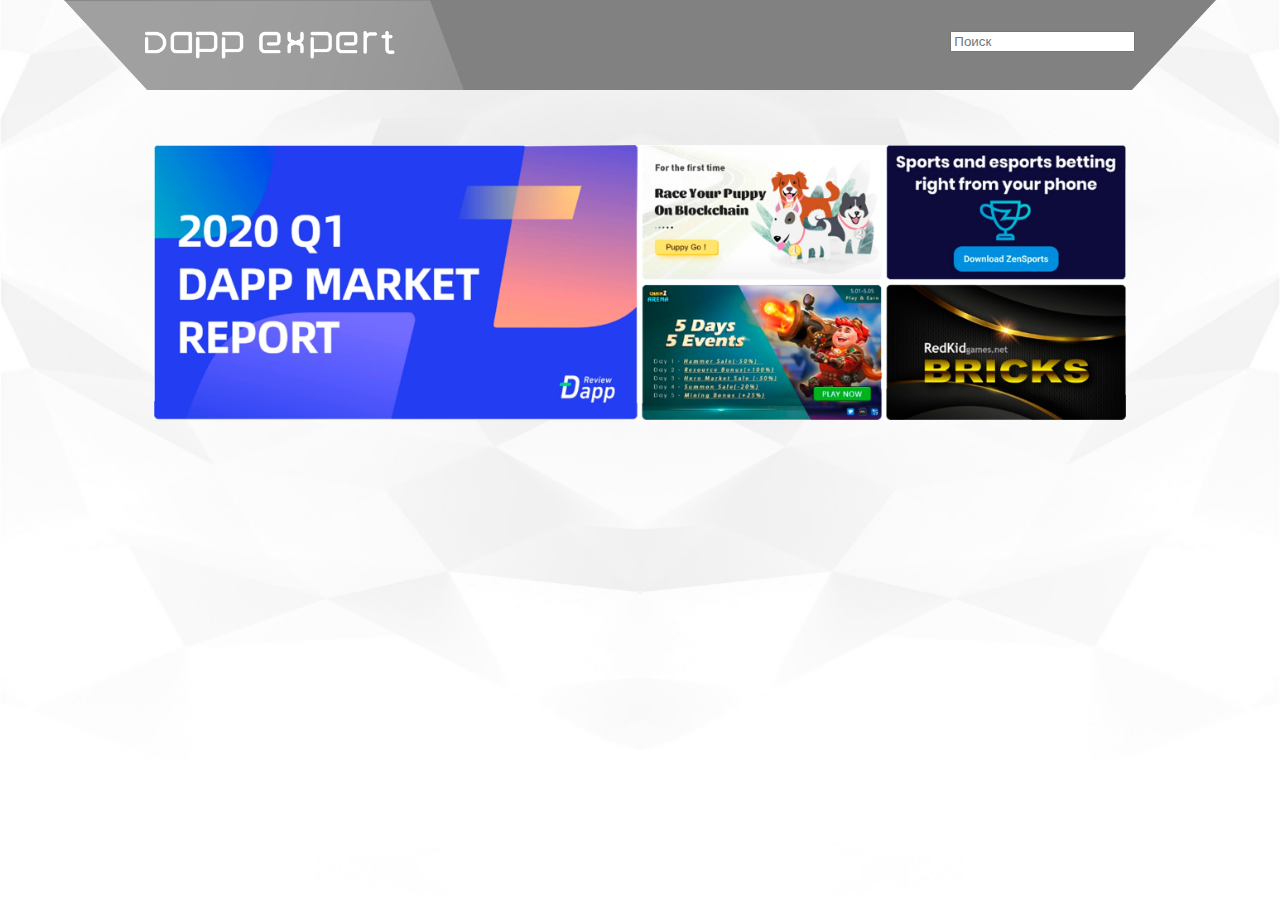
==== index.html @ fd8fb0b2 "new update" ====
<!DOCTYPE html>
<html lang="ru">
<head>
    <meta charset="UTF-8">
    <meta name="viewport" content="width=device-width, initial-scale=1.0">
    <link rel="stylesheet" href="./styles/reset.css">
    <link rel="stylesheet" href="./styles/style.css">
    <title>DAPP Expert</title>
</head>
<body>
    <header class="header">
        <div class="container">
            <div class="header__content">
                <div class="header__logo">
                    <img src="./img/logo.png" alt="logo">
                </div>
                <div class="header__input">
                    <form>
                        <input type="text" placeholder="Поиск">
                    </form>
                </div>
            </div>
        </div>
    </header>
    <div class="block-cards">
        <div class="small-container">
            <div class="block__cards-content">
                <img src="./img/main-cards.jpg" alt="main-cards">
            </div>
        </div>
    </div>
</body>
</html>
---- styles/style.css ----
*,
:before,
:after {
    box-sizing: border-box;
}

@font-face {
    font-family: "OpenSans";
    src: url(../font/OpenSans-Regular.ttf);
}
@font-face {
    font-family: "OpenSans-SemiBold";
    src: url(../font/OpenSans-SemiBold.ttf);
}
@font-face {
    font-family: "OpenSans-Bold";
    src: url(../font/OpenSans-Bold.ttf);
}
@font-face {
    font-family: "OpenSans-ExtraBold";
    src: url(../font/OpenSans-ExtraBold.ttf);
}
@font-face {
    font-family: "MuseoSansCyrl";
    src: url(../font/MuseoSansCyrl_500.otf);
}
@font-face {
    font-family: "FuturaPT-Book";
    src: url(../font/FuturaPT-Book.ttf);
}
@font-face {
    font-family: "FuturaPT-Heavy";
    src: url(../font/FuturaPT-Heavy.ttf);
}
body {
    width: 100%;
    font-family: "OpenSans", sans-serif;
    background-image: url(../img/main-bg.jpg);
    background-position: center;
    background-size: 100% auto;
    background-repeat: no-repeat;
}
.container {
    max-width: 86%;
    margin: 0 auto;
}

.small-container {
    max-width: 76%;
    margin: 0 auto;
}
.header {
    position: relative;
    width: 90%;
    height: 90px;
    margin: 0 auto;
    margin-bottom: 55px;
    padding-top: 31px;
    background-image: url(../img/header-main-bg.png);
    background-size: 100% 90px;
    background-repeat: no-repeat;
    z-index: 1;
}

.header__content {
    display: flex;
    justify-content: space-between;
}
/* .header::after {
    content: "";
    position: absolute;
    right: -100px;
    top: 0;
    width: 0;
    height: 0;
    border-top: 100px solid #818181;
    border-right: 100px solid transparent;  
    z-index: 2;
}

.header::before{
    content: "";
    position: absolute;
    left: -100px;
    top: 0;
    width: 0;
    height: 0;
    border-top: 100px solid #818181;
    border-left: 100px solid transparent;  
    z-index: 2;
} */

.header::after {
    content: "";
    position: absolute;
    left: 0;
    top: 0;
    width: 400px;
    height: 90px;
    background-image: url(../img/header-bg.png);
    background-size: 400px 90px;
    background-repeat: no-repeat;
    z-index: 999;
}

.header__logo > img {
    width: 250px;
    height: auto;
}

.block__cards-content > img {
    width: 100%;
    height: auto;
}
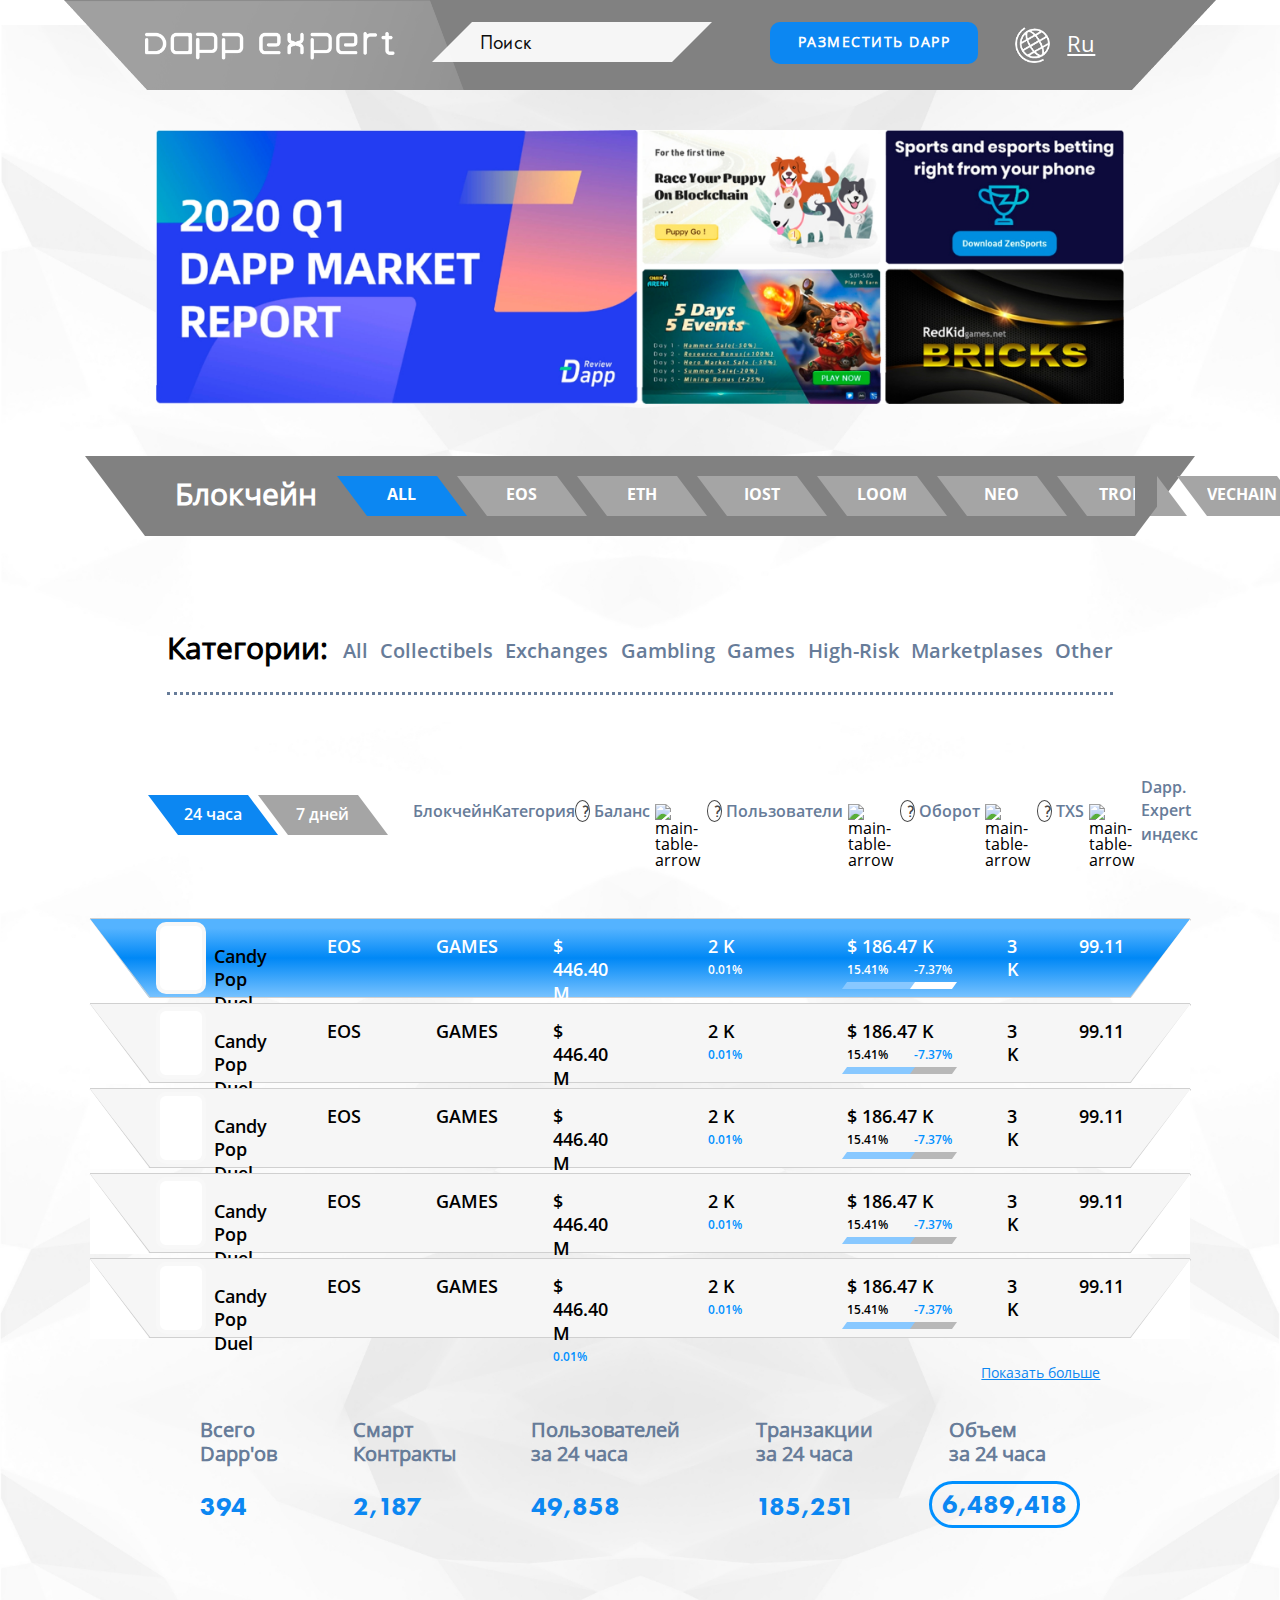
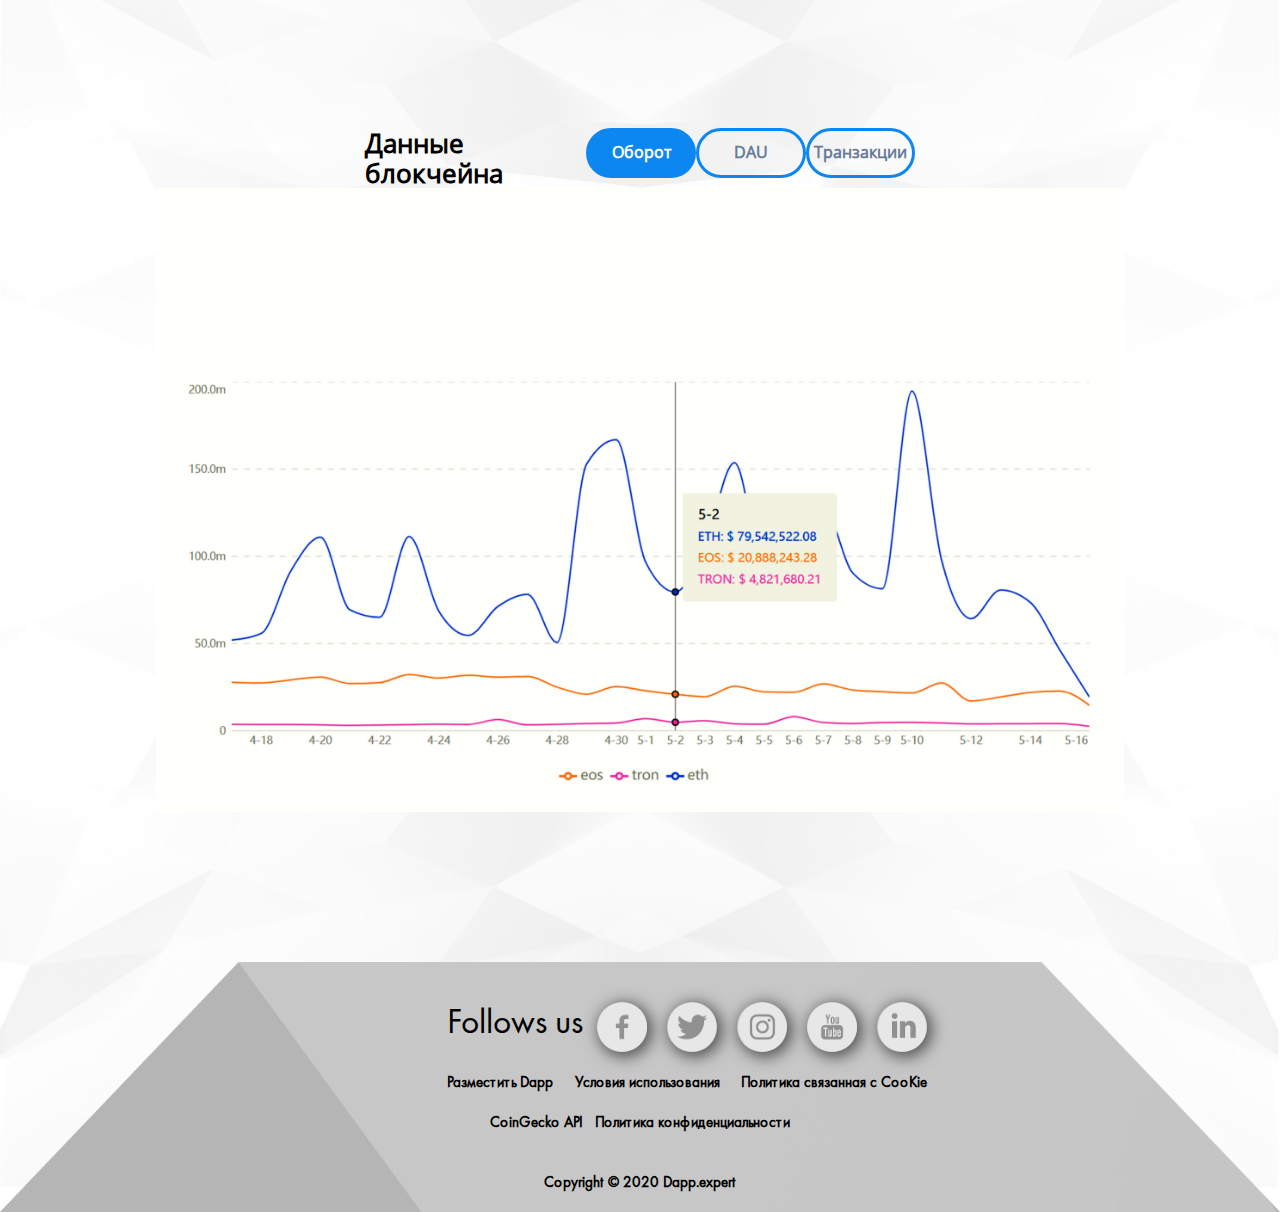
==== commit 0c3b157e: "new update" ====
--- a/index.html
+++ b/index.html
@@ -15,19 +15,589 @@
                     <img src="./img/logo.png" alt="logo">
                 </div>
                 <div class="header__input">
-                    <form>
-                        <input type="text" placeholder="Поиск">
-                    </form>
+                    <input type="text" placeholder="Поиск">
+                </div>
+                <div class="header__button">
+                    Разместить Dapp
+                </div>
+                <div class="header__lang">
+                    <div class="header__lang-logo">
+                        <img src="./icons/lang-logo.svg" alt="lang-logo">
+                    </div>
+                    <div class="header__lang-title">
+                        Ru
+                    </div>
                 </div>
             </div>
         </div>
     </header>
-    <div class="block-cards">
-        <div class="small-container">
-            <div class="block__cards-content">
-                <img src="./img/main-cards.jpg" alt="main-cards">
-            </div>
-        </div>
-    </div>
+    <main class="main">
+        <div class="block-cards">
+            <div class="container">
+                <div class="block__cards-content">
+                    <img src="./img/main-cards.jpg" alt="main-cards">
+                </div>
+            </div>
+        </div>
+        <div class="block-blockchain">
+            <div class="container">
+                <div class="block__blockchain-content">
+                    <div class="blockchain__content-title">
+                        Блокчейн
+                    </div>
+                    <div class="blockchain__content-categories">
+                        <div class="blockchain__categories-item active">
+                            all
+                        </div>
+                        <div class="blockchain__categories-item">
+                            eos
+                        </div>
+                        <div class="blockchain__categories-item">
+                            eth
+                        </div>
+                        <div class="blockchain__categories-item">
+                            iost
+                        </div>
+                        <div class="blockchain__categories-item">
+                            loom
+                        </div>
+                        <div class="blockchain__categories-item">
+                            neo
+                        </div>
+                        <div class="blockchain__categories-item">
+                            tron
+                        </div>
+                        <div class="blockchain__categories-item">
+                            vechain
+                        </div>
+                    </div>
+                </div>
+            </div>
+        </div>
+        <div class="block-categories">
+            <div class="container">
+                <div class="block__categories-content">
+                    <div class="block__categories-title">
+                        Категории:
+                    </div>
+                    <div class="block__categories-heading">
+                        <div class="block__categories-heading-item">
+                            All
+                        </div>
+                        <div class="block__categories-heading-item">
+                            Collectibels
+                        </div>
+                        <div class="block__categories-heading-item">
+                            Exchanges
+                        </div>
+                        <div class="block__categories-heading-item">
+                            Gambling
+                        </div>
+                        <div class="block__categories-heading-item">
+                            Games
+                        </div>
+                        <div class="block__categories-heading-item">
+                            High-Risk
+                        </div>
+                        <div class="block__categories-heading-item">
+                            Marketplases
+                        </div>
+                        <div class="block__categories-heading-item">
+                            Other
+                        </div>
+                    </div>
+                </div>
+            </div>
+        </div>
+        <div class="main-table-block">
+            <div class="container">
+                <div class="main__table-sort">
+                    <div class="table__sort-time">
+                        <div class="table__sort-time-item active">
+                            24 часа
+                        </div>
+                        <div class="table__sort-time-item">
+                            7 дней
+                        </div>
+                    </div>
+                    <div class="table__sort-list">
+                        <div class="sort__list-item">
+                            <div class="sort__list-item-text">
+                                Блокчейн
+                            </div>
+                        </div>
+                        <div class="sort__list-item">
+                            <div class="sort__list-item-text">
+                                Категория
+                            </div>
+                        </div>
+                        <div class="sort__list-item">
+                            <div class="sort__list-item-prompt">?</div>
+                            <div class="sort__list-item-text">
+                                Баланс
+                            </div>
+                            <div class="sort__list-item-arrow">
+                                <img src="./icons/main-table-arrow.svg" alt="main-table-arrow">
+                            </div>
+                        </div>
+                        <div class="sort__list-item">
+                            <div class="sort__list-item-prompt">?</div>
+                            <div class="sort__list-item-text">
+                                Пользователи
+                            </div>
+                            <div class="sort__list-item-arrow">
+                                <img src="./icons/main-table-arrow.svg" alt="main-table-arrow">
+                            </div>
+                        </div>
+                        <div class="sort__list-item">
+                            <div class="sort__list-item-prompt">?</div>
+                            <div class="sort__list-item-text">
+                                Оборот
+                            </div>
+                            <div class="sort__list-item-arrow">
+                                <img src="./icons/main-table-arrow.svg" alt="main-table-arrow">
+                            </div>
+                        </div>
+                        <div class="sort__list-item">
+                            <div class="sort__list-item-prompt">?</div>
+                            <div class="sort__list-item-text">
+                                TXS
+                            </div>
+                            <div class="sort__list-item-arrow">
+                                <img src="./icons/main-table-arrow.svg" alt="main-table-arrow">
+                            </div>
+                        </div>
+                        <div class="sort__list-item">
+                            <div class="sort__list-item-text">
+                                <div class="sort__list-item">
+                            <div class="sort__list-item-text lottext">
+                                Dapp.
+                                Expert 
+                                индекс
+                            </div>
+                        </div>
+                            </div>
+                        </div>
+                    </div>
+                </div>
+                <div class="table__block-table">
+                    <div class="block__table-item active">
+                        <div class="border-left"></div>
+                        <div class="border-right"></div>
+                        <div class="table__item-content">
+                            <div class="table__item-icon"></div>
+                            <div class="table__item-info">
+                                <div class="table__item-title">
+                                    Candy Pop Duel
+                                </div>
+                                <div class="table__item-blockchain-title">
+                                    EOS
+                                </div>
+                                <div class="table__item-category-title">
+                                    Games
+                                </div>
+                                <div class="table__item-balance">
+                                    <div class="table__item-balance-title">
+                                        $ 446.40 M
+                                    </div>
+                                    <div class="table__item-balance-procent">
+                                        0.01%
+                                    </div>
+                                </div>
+                                <div class="table__item-users">
+                                    <div class="table__item-users-title">
+                                        2 K
+                                    </div>
+                                    <div class="table__item-users-procent">
+                                        0.01%
+                                    </div>
+                                </div>
+                                <div class="table__item-turnover">
+                                    <div class="table__item-turnover-title">
+                                        $ 186.47 K
+                                    </div>
+                                    <div class="table__item-turnover-procent">
+                                        <div class="item__turnover-procent-filled">
+                                            15.41%
+                                        </div>
+                                        <div class="item__turnover-procent-empty">
+                                            -7.37%
+                                        </div>
+                                    </div>
+                                    <div class="table__item-turnover-strip">
+                                        <div class="item__turnover-strip-filled"></div>
+                                        <div class="item__turnover-strip-empty"></div>
+                                    </div>
+                                </div>
+                                <div class="table__item-txs-title">
+                                    3 K
+                                </div>
+                                <div class="table__item-index-title">
+                                    99.11
+                                </div>
+                            </div>
+                        </div>
+                    </div>
+                    <div class="block__table-item">
+                        <div class="border-left"></div>
+                        <div class="border-right"></div>
+                        <div class="table__item-content">
+                            <div class="table__item-icon"></div>
+                            <div class="table__item-info">
+                                <div class="table__item-title">
+                                    Candy Pop Duel
+                                </div>
+                                <div class="table__item-blockchain-title">
+                                    EOS
+                                </div>
+                                <div class="table__item-category-title">
+                                    Games
+                                </div>
+                                <div class="table__item-balance">
+                                    <div class="table__item-balance-title">
+                                        $ 446.40 M
+                                    </div>
+                                    <div class="table__item-balance-procent">
+                                        0.01%
+                                    </div>
+                                </div>
+                                <div class="table__item-users">
+                                    <div class="table__item-users-title">
+                                        2 K
+                                    </div>
+                                    <div class="table__item-users-procent">
+                                        0.01%
+                                    </div>
+                                </div>
+                                <div class="table__item-turnover">
+                                    <div class="table__item-turnover-title">
+                                        $ 186.47 K
+                                    </div>
+                                    <div class="table__item-turnover-procent">
+                                        <div class="item__turnover-procent-filled">
+                                            15.41%
+                                        </div>
+                                        <div class="item__turnover-procent-empty">
+                                            -7.37%
+                                        </div>
+                                    </div>
+                                    <div class="table__item-turnover-strip">
+                                        <div class="item__turnover-strip-filled"></div>
+                                        <div class="item__turnover-strip-empty"></div>
+                                    </div>
+                                </div>
+                                <div class="table__item-txs-title">
+                                    3 K
+                                </div>
+                                <div class="table__item-index-title">
+                                    99.11
+                                </div>
+                            </div>
+                        </div>
+                    </div>
+                    <div class="block__table-item">
+                        <div class="border-left"></div>
+                        <div class="border-right"></div>
+                        <div class="table__item-content">
+                            <div class="table__item-icon"></div>
+                            <div class="table__item-info">
+                                <div class="table__item-title">
+                                    Candy Pop Duel
+                                </div>
+                                <div class="table__item-blockchain-title">
+                                    EOS
+                                </div>
+                                <div class="table__item-category-title">
+                                    Games
+                                </div>
+                                <div class="table__item-balance">
+                                    <div class="table__item-balance-title">
+                                        $ 446.40 M
+                                    </div>
+                                    <div class="table__item-balance-procent">
+                                        0.01%
+                                    </div>
+                                </div>
+                                <div class="table__item-users">
+                                    <div class="table__item-users-title">
+                                        2 K
+                                    </div>
+                                    <div class="table__item-users-procent">
+                                        0.01%
+                                    </div>
+                                </div>
+                                <div class="table__item-turnover">
+                                    <div class="table__item-turnover-title">
+                                        $ 186.47 K
+                                    </div>
+                                    <div class="table__item-turnover-procent">
+                                        <div class="item__turnover-procent-filled">
+                                            15.41%
+                                        </div>
+                                        <div class="item__turnover-procent-empty">
+                                            -7.37%
+                                        </div>
+                                    </div>
+                                    <div class="table__item-turnover-strip">
+                                        <div class="item__turnover-strip-filled"></div>
+                                        <div class="item__turnover-strip-empty"></div>
+                                    </div>
+                                </div>
+                                <div class="table__item-txs-title">
+                                    3 K
+                                </div>
+                                <div class="table__item-index-title">
+                                    99.11
+                                </div>
+                            </div>
+                        </div>
+                    </div>
+                    <div class="block__table-item">
+                        <div class="border-left"></div>
+                        <div class="border-right"></div>
+                        <div class="table__item-content">
+                            <div class="table__item-icon"></div>
+                            <div class="table__item-info">
+                                <div class="table__item-title">
+                                    Candy Pop Duel
+                                </div>
+                                <div class="table__item-blockchain-title">
+                                    EOS
+                                </div>
+                                <div class="table__item-category-title">
+                                    Games
+                                </div>
+                                <div class="table__item-balance">
+                                    <div class="table__item-balance-title">
+                                        $ 446.40 M
+                                    </div>
+                                    <div class="table__item-balance-procent">
+                                        0.01%
+                                    </div>
+                                </div>
+                                <div class="table__item-users">
+                                    <div class="table__item-users-title">
+                                        2 K
+                                    </div>
+                                    <div class="table__item-users-procent">
+                                        0.01%
+                                    </div>
+                                </div>
+                                <div class="table__item-turnover">
+                                    <div class="table__item-turnover-title">
+                                        $ 186.47 K
+                                    </div>
+                                    <div class="table__item-turnover-procent">
+                                        <div class="item__turnover-procent-filled">
+                                            15.41%
+                                        </div>
+                                        <div class="item__turnover-procent-empty">
+                                            -7.37%
+                                        </div>
+                                    </div>
+                                    <div class="table__item-turnover-strip">
+                                        <div class="item__turnover-strip-filled"></div>
+                                        <div class="item__turnover-strip-empty"></div>
+                                    </div>
+                                </div>
+                                <div class="table__item-txs-title">
+                                    3 K
+                                </div>
+                                <div class="table__item-index-title">
+                                    99.11
+                                </div>
+                            </div>
+                        </div>
+                    </div>
+                    <div class="block__table-item">
+                        <div class="border-left"></div>
+                        <div class="border-right"></div>
+                        <div class="table__item-content">
+                            <div class="table__item-icon"></div>
+                            <div class="table__item-info">
+                                <div class="table__item-title">
+                                    Candy Pop Duel
+                                </div>
+                                <div class="table__item-blockchain-title">
+                                    EOS
+                                </div>
+                                <div class="table__item-category-title">
+                                    Games
+                                </div>
+                                <div class="table__item-balance">
+                                    <div class="table__item-balance-title">
+                                        $ 446.40 M
+                                    </div>
+                                    <div class="table__item-balance-procent">
+                                        0.01%
+                                    </div>
+                                </div>
+                                <div class="table__item-users">
+                                    <div class="table__item-users-title">
+                                        2 K
+                                    </div>
+                                    <div class="table__item-users-procent">
+                                        0.01%
+                                    </div>
+                                </div>
+                                <div class="table__item-turnover">
+                                    <div class="table__item-turnover-title">
+                                        $ 186.47 K
+                                    </div>
+                                    <div class="table__item-turnover-procent">
+                                        <div class="item__turnover-procent-filled">
+                                            15.41%
+                                        </div>
+                                        <div class="item__turnover-procent-empty">
+                                            -7.37%
+                                        </div>
+                                    </div>
+                                    <div class="table__item-turnover-strip">
+                                        <div class="item__turnover-strip-filled"></div>
+                                        <div class="item__turnover-strip-empty"></div>
+                                    </div>
+                                </div>
+                                <div class="table__item-txs-title">
+                                    3 K
+                                </div>
+                                <div class="table__item-index-title">
+                                    99.11
+                                </div>
+                            </div>
+                        </div>
+                    </div>
+                    <div class="show-more">
+                        <a href="#">Показать больше</a>
+                    </div>
+                </div>
+            </div>
+        </div>
+        <div class="dapp-statistics-block">
+            <div class="container">
+                <div class="statistics__block-content">
+                    <div class="statistics__block-item">
+                        <div class="statistics__block-title">
+                            Всего<br>
+                            Dapp'ов
+                        </div>
+                        <div class="statistics__block-indicators">
+                            394
+                        </div>
+                    </div>
+                    <div class="statistics__block-item">
+                        <div class="statistics__block-title">
+                            Смарт<br>
+                            Контракты
+                        </div>
+                        <div class="statistics__block-indicators">
+                            2,187
+                        </div>
+                    </div>
+                    <div class="statistics__block-item">
+                        <div class="statistics__block-title">
+                            Пользователей<br>
+                            за 24 часа
+                        </div>
+                        <div class="statistics__block-indicators">
+                            49,858
+                        </div>
+                    </div>
+                    <div class="statistics__block-item">
+                        <div class="statistics__block-title">
+                            Транзакции<br>
+                            за 24 часа
+                        </div>
+                        <div class="statistics__block-indicators">
+                            185,251
+                        </div>
+                    </div>
+                    <div class="statistics__block-item">
+                        <div class="statistics__block-title">
+                            Объем<br>
+                            за 24 часа
+                        </div>
+                        <div class="statistics__block-indicators border">
+                            6,489,418
+                        </div>
+                    </div>
+                </div>
+            </div>
+        </div>
+        <div class="blockchain-data-block">
+            <div class="container">
+                <div class="blockchain__data-content">
+                    <div class="blockchain__data-categories">
+                        <div class="blockchain__data-title">
+                            Данные блокчейна
+                        </div>
+                        <div class="data-categories-item active">
+                            Оборот
+                        </div>
+                        <div class="data-categories-item">
+                            DAU
+                        </div>
+                        <div class="data-categories-item">
+                            Транзакции 
+                        </div>
+                    </div>
+                    <div class="blockchain__data-schedule">
+                        <img src="./img/blockchain-data.jpg" alt="blockchain-data">
+                    </div>
+                </div>
+            </div>
+        </div>
+    </main>
+    <footer class="footer">
+        <div class="container">
+            <div class="footer__content">
+                <div class="footer__content-networks">
+                    <div class="footer__content-title">
+                        Follows us
+                    </div>
+                    <div class="footer__content-network">
+                        <div class="footer__content-network-item">
+                            <a href="#"><img src="./icons/footer-network-1.png" alt="footer-network-1"></a>
+                        </div>
+                        <div class="footer__content-network-item">
+                            <a href="#"><img src="./icons/footer-network-2.png" alt="footer-network-2"></a>
+                        </div>
+                        <div class="footer__content-network-item">
+                            <a href="#"><img src="./icons/footer-network-3.png" alt="footer-network-3"></a>
+                        </div>
+                        <div class="footer__content-network-item">
+                            <a href="#"><img src="./icons/footer-network-4.png" alt="footer-network-4"></a>
+                        </div>
+                        <div class="footer__content-network-item">
+                            <a href="#"><img src="./icons/footer-network-5.png" alt="footer-network-5"></a>
+                        </div>
+                    </div>
+                </div>
+                <div class="footer__links">
+                    <div class="footer__link-first-block">
+                        <div class="link__block-item">
+                            <a href="#">Разместить Dapp</a>
+                        </div>
+                        <div class="link__block-item">
+                            <a href="#">Условия использования</a>
+                        </div>
+                        <div class="link__block-item">
+                            <a href="#">Политика связанная с CooKie</a>
+                        </div>
+                    </div>
+                    <div class="footer__link-second-block">
+                        <div class="link__block-item">
+                            <a href="#">CoinGecko API</a>
+                        </div>
+                        <div class="link__block-item">
+                            <a href="#">Политика конфиденциальности</a>
+                        </div>
+                    </div>
+                </div>
+                <div class="footer__copyright">
+                    <p>Copyright &copy; 2020 Dapp.expert</p> 
+                </div>
+            </div>
+        </div>
+    </footer>
 </body>
 </html>--- a/styles/style.css
+++ b/styles/style.css
@@ -44,18 +44,13 @@
     max-width: 86%;
     margin: 0 auto;
 }
-
-.small-container {
-    max-width: 76%;
-    margin: 0 auto;
-}
 .header {
     position: relative;
     width: 90%;
     height: 90px;
     margin: 0 auto;
-    margin-bottom: 55px;
-    padding-top: 31px;
+    margin-bottom: 40px;
+    padding-top: 22px;
     background-image: url(../img/header-main-bg.png);
     background-size: 100% 90px;
     background-repeat: no-repeat;
@@ -66,29 +61,6 @@
     display: flex;
     justify-content: space-between;
 }
-/* .header::after {
-    content: "";
-    position: absolute;
-    right: -100px;
-    top: 0;
-    width: 0;
-    height: 0;
-    border-top: 100px solid #818181;
-    border-right: 100px solid transparent;  
-    z-index: 2;
-}
-
-.header::before{
-    content: "";
-    position: absolute;
-    left: -100px;
-    top: 0;
-    width: 0;
-    height: 0;
-    border-top: 100px solid #818181;
-    border-left: 100px solid transparent;  
-    z-index: 2;
-} */
 
 .header::after {
     content: "";
@@ -100,15 +72,965 @@
     background-image: url(../img/header-bg.png);
     background-size: 400px 90px;
     background-repeat: no-repeat;
-    z-index: 999;
-}
-
+    z-index: 3;
+}
+.header__logo {
+    padding-top: 10px;;
+}
 .header__logo > img {
     width: 250px;
     height: auto;
 }
-
+.header__input {
+    position: relative;
+    margin-right: 60px;
+    margin-left: 40px;
+}
+.header__input > input{
+    height: 40px;
+    width: 200px;
+    padding-left: 8px;
+    background-color: #f6f6f6;
+    border: none;
+    color: #0c0c0c;
+    font-family: "FuturaPT-Book";
+    font-size: 20px;
+    font-weight: 400;
+    font-style: normal;
+    letter-spacing: normal;
+    line-height: 23.18px;
+}
+
+.header__input > input::placeholder {
+    color: #0c0c0c;
+    font-family: "FuturaPT-Book";
+    font-size: 20px;
+    font-weight: 400;
+    font-style: normal;
+    letter-spacing: normal;
+    line-height: 23.18px;
+}
+
+.header__input > input:focus {
+    outline: none;
+}
+
+.header__input::before {
+    content: "";
+    position: absolute;
+    left: -40px;
+    top: 0;
+    width: 0;
+    height: 0;
+    border-bottom: 40px solid #f6f6f6;
+    border-left: 40px solid transparent;  
+    z-index: 2;
+}
+.header__input::after {
+    content: "";
+    position: absolute;
+    right: -40px;
+    top: 0;
+    width: 0;
+    height: 0;
+    border-top: 40px solid #f6f6f6;
+    border-right: 40px solid transparent;  
+    z-index: 2;
+}
+
+.header__button {
+    width: 208px;
+    height: 42px;
+    padding-top: 7px;
+    border-radius: 10px;
+    background-color: #0c87f2;
+    color: #fefefe;
+    font-family: "OpenSans";
+    text-align: center;
+    font-size: 14px;
+    font-weight: 700;
+    font-style: normal;
+    letter-spacing: 1.5px;
+    line-height: 25.79px;
+    text-transform: uppercase;
+    cursor: pointer;
+    transition: background-color .3s ease-in-out;
+}
+
+.header__button:hover {
+    background-color: #177cd4;
+}
+
+.header__lang {
+    display: flex;
+    justify-content: space-between;
+    width: 80px;
+    padding-top: 5px;
+    margin-right: 40px;
+}
+
+.header__lang-logo > img {
+    width: 35px;
+    height: auto;
+}
+.header__lang-title {
+    padding-top: 5px;
+    color: #ffffff;
+    font-family: "OpenSans";
+    font-size: 22px;
+    font-weight: 400;
+    font-style: normal;
+    letter-spacing: normal;
+    line-height: 23.18px;
+    text-decoration: underline;
+    cursor: pointer;
+}
+.main {
+    width: 100%;
+    margin: 0 auto;
+}
+
+.block-cards {
+    margin-bottom: 50px;
+}
+.block__cards-content {
+    max-width: 88%;
+    margin: 0 auto;
+}
+.block__cards-content:hover {
+    cursor: pointer;
+}
 .block__cards-content > img {
     width: 100%;
     height: auto;
+}
+.block-blockchain {
+    margin-bottom: 100px;
+}
+.block__blockchain-content {
+    position: relative;
+    max-width: 90%;
+    margin: 0 auto;
+    background-color: #818181;
+    height: 80px;
+}
+
+.block__blockchain-content::before {
+    content: "";
+    position: absolute;
+    left: -60px;
+    top: 0;
+    width: 0;
+    height: 0;
+    border-top: 80px solid #818181;
+    border-left: 60px solid transparent;
+    z-index: 2;
+}
+.block__blockchain-content::after {
+    content: "";
+    position: absolute;
+    right: -60px;
+    top: 0;
+    width: 0;
+    height: 0;
+    border-top: 80px solid #818181;
+    border-right: 60px solid transparent;  
+    z-index: 2;
+}
+
+.block__blockchain-content {
+    display: flex;
+    padding-left: 30px;
+}
+
+.blockchain__content-title {
+    margin-top: 26px;
+    margin-right: 30px;
+    color: #ffffff;
+    font-family: "OpenSans";
+    font-size: 30px;
+    font-weight: 700;
+    font-style: normal;
+    letter-spacing: normal;
+    line-height: 23.18px;
+    align-items: center;
+}
+
+.blockchain__content-categories {
+    margin-top: 20px;
+    display: flex;
+    justify-content: space-between;
+}
+.blockchain__categories-item {
+    position: relative;
+    width: 70px;
+    height: 40px;
+    margin-left: 20px;
+    margin-right: 30px;
+    text-align: center;
+    padding-top: 8px;
+    background-color: #a5a5a5;
+    color: #ffffff;
+    font-family: "OpenSans-Bold";
+    font-size: 16px;
+    font-weight: 400;
+    font-style: normal;
+    letter-spacing: normal;
+    line-height: 21.87px;
+    text-transform: uppercase;
+    transition: color .4s ease-in-out;
+}
+.blockchain__categories-item:hover {
+    color: #000000;
+    cursor: pointer;
+}
+.blockchain__categories-item::before {
+    content: "";
+    position: absolute;
+    left: -30px;
+    top: 0;
+    width: 0;
+    height: 0;
+    border-top: 40px solid #a5a5a5;
+    border-left: 30px solid transparent;  
+    z-index: 3;
+}
+.blockchain__categories-item::after {
+    content: "";
+    position: absolute;
+    right: -30px;
+    top: 0;
+    width: 0;
+    height: 0;
+    border-bottom: 40px solid #a5a5a5;
+    border-right: 30px solid transparent;  
+    z-index: 3;
+}
+.blockchain__categories-item.active {
+    background-color: #0c87f2;
+}
+
+.blockchain__categories-item.active::before {
+    content: "";
+    position: absolute;
+    left: -30px;
+    top: 0;
+    width: 0;
+    height: 0;
+    border-top: 40px solid #0c87f2;
+    border-left: 30px solid transparent;  
+    z-index: 3;
+}
+.blockchain__categories-item.active::after {
+    content: "";
+    position: absolute;
+    right: -30px;
+    top: 0;
+    width: 0;
+    height: 0;
+    border-bottom: 40px solid #0c87f2;
+    border-right: 30px solid transparent;  
+    z-index: 3;
+}
+
+.block-categories {
+    margin-bottom: 100px;
+}
+.block__categories-content {
+    max-width: 86%;
+    margin: 0 auto;
+    padding-bottom: 30px;
+    display: flex;
+    border-bottom: 3px dotted #677c99;
+}
+
+.block__categories-title {
+    margin-right: 15px;
+    color: #000000;
+    font-family: "OpenSans";
+    font-size: 30px;
+    font-weight: 700;
+    font-style: normal;
+    letter-spacing: normal;
+    line-height: 23.16px;
+}
+
+.block__categories-heading {
+    width: 100%;
+    display: flex;
+    justify-content: space-between;
+    padding-top: 3px;
+}
+.block__categories-heading-item {
+    position: relative;
+    color: #677c99;
+    font-family: "OpenSans-SemiBold";
+    font-size: 20px;
+    font-weight: 400;
+    font-style: normal;
+    letter-spacing: normal;
+    line-height: 23.16px;
+    transition: color .4s ease-in-out;
+}
+
+.block__categories-heading-item:hover {
+    cursor: pointer;
+    color: #262e38;
+}
+
+.block__categories-heading-item::after {
+    content: "";
+    position: absolute;
+    top: 34.5px;
+    left: 50%;
+    transform: translateX(-50%);
+    width: 40px;
+    height: 40px;
+    background-image: url(../icons/category-ball.svg);
+    background-size: 40px auto;
+}
+
+.main-table-block {
+    margin-bottom: 30px;
+}
+.main__table-sort {
+    display: flex;
+    max-width: 84%;
+    margin: 0 auto;
+    margin-bottom: 50px;
+}
+
+.table__sort-time {
+    display: flex;
+    margin-right: 15px;
+}
+
+.table__sort-time-item {
+    position: relative;
+    width: 70px;
+    height: 40px;
+    background-color: #a5a5a5;
+    margin-right: 40px;
+    text-align: center;
+    padding-top: 8px;
+    color: #ffffff;
+    font-family: "OpenSans-SemiBold";
+    font-size: 16px;
+    font-weight: 400;
+    font-style: normal;
+    letter-spacing: normal;
+    line-height: 23.18px;
+    transition: color .4s ease-in-out;
+}
+.table__sort-time-item:hover {
+    color: #000000;
+    cursor: pointer;
+}
+
+.table__sort-time-item::before {
+    content: "";
+    position: absolute;
+    left: -30px;
+    top: 0;
+    width: 0;
+    height: 0;
+    border-top: 40px solid #a5a5a5;
+    border-left: 30px solid transparent;  
+    z-index: 3;
+}
+.table__sort-time-item::after {
+    content: "";
+    position: absolute;
+    right: -30px;
+    top: 0;
+    width: 0;
+    height: 0;
+    border-bottom: 40px solid #a5a5a5;
+    border-right: 30px solid transparent;  
+    z-index: 3;
+}
+.table__sort-time-item.active {
+    background-color: #0c87f2;
+}
+
+.table__sort-time-item.active::before {
+    content: "";
+    position: absolute;
+    left: -30px;
+    top: 0;
+    width: 0;
+    height: 0;
+    border-top: 40px solid #0c87f2;
+    border-left: 30px solid transparent;  
+    z-index: 3;
+}
+.table__sort-time-item.active::after {
+    content: "";
+    position: absolute;
+    right: -30px;
+    top: 0;
+    width: 0;
+    height: 0;
+    border-bottom: 40px solid #0c87f2;
+    border-right: 30px solid transparent;  
+    z-index: 3;
+}
+
+.table__sort-list {
+    display: flex;
+    justify-content: space-between;
+    padding-top: 5px;
+    width: 90%;
+}
+.sort__list-item {
+    display: flex;
+}
+.sort__list-item-text {
+    color: #677c99;
+    font-family: "OpenSans-SemiBold";
+    font-size: 16px;
+    font-weight: 400;
+    font-style: normal;
+    letter-spacing: normal;
+    line-height: 23.34px;
+    align-items: center;
+    transition: color .4s ease-in-out;
+}
+.sort__list-item-text:hover{
+    cursor: pointer;
+    color: #3e4958;
+}
+.sort__list-item-text.lottext {
+    max-width: 50px;
+    align-items: center;
+    margin-top: -24px;
+}
+.sort__list-item-prompt {
+    width: 22px;
+    height: 22px;
+    padding-top: 2.5px;
+    padding-left: 6.5px;
+    margin-right: 4px;
+    color: #484848;
+    font-family: "MuseoSansCyrl";
+    font-size: 16px;
+    font-weight: 400;
+    font-style: normal;
+    letter-spacing: normal;
+    border: 1px solid #484848;
+    border-radius: 50%;
+    cursor: pointer;
+}
+
+.sort__list-item-arrow {
+    padding-top: 4px;
+    margin-left: 5px;
+    cursor: pointer;
+}
+.sort__list-item-arrow > img {
+    width: 11px;
+    height: auto;
+}
+.table__block-table {
+    max-width: 100%;
+    margin: 0 auto;
+}
+.block__table-item {
+    position: relative;
+    max-width: 100%;
+    height: 80px;
+    margin: 0 auto;
+    margin-bottom: 5px;
+    background-color: #f6f6f6;
+    border-top: 1px solid #d0d0d0;
+    border-bottom: 1px solid #d0d0d0;
+}
+.block__table-item.active {
+    background-color: #0c87f2;
+    background-image: linear-gradient(to bottom, #54b3ff 0%, #54b3ff 12%, #0088f6 50%, #77c2ff 100%);
+}
+.block__table-item::before {
+    content: "";
+    position: absolute;
+    left: 0;
+    top: 0;
+    width: 0;
+    height: 0;
+    border-bottom: 80px solid #fff;
+    border-right: 60px solid transparent;
+    z-index: 2;
+}
+.block__table-item::after {
+    content: "";
+    position: absolute;
+    right: 0;
+    top: 0;
+    width: 0;
+    height: 0;
+    border-bottom: 80px solid #fff;
+    border-left: 60px solid transparent;
+    z-index: 2;
+}
+.border-left {
+    position: absolute;
+    left: 0;
+    top: 0;
+    width: 98.5px;
+    height: 1px;
+    background-color: #d0d0d0;
+    transform-origin: left;
+    transform: rotate(52.5deg);
+}
+.border-right {
+    position: absolute;
+    right: 0;
+    top: 0;
+    width: 98.5px;
+    height: 1px;
+    background-color: #d0d0d0;
+    transform-origin: right;
+    transform: rotate(-52.5deg);
+}
+.table__item-content {
+    display: flex;
+    max-width: 88%;
+    margin: 0 auto;
+}
+.table__item-icon {
+    margin-top: 3px;
+    margin-right: 8px;
+    width: 78px;
+    height: 72px;
+    border-radius: 10px;
+    border: 4px solid #f8f8f8;
+    background-color: #ffffff;
+}
+.table__item-info {
+    display: flex;
+    width: 100%;
+}
+.table__item-title {
+    margin-top: 26px;
+    margin-right: 60px;
+    color: #000000;
+    font-family: "OpenSans-SemiBold";
+    font-size: 18px;
+    font-weight: 400;
+    font-style: normal;
+    letter-spacing: normal;
+    line-height: 23.34px;
+}
+
+.table__item-blockchain-title {
+    margin-top: 16px;
+    margin-right: 75px;
+    color: #000000;
+    font-family: "OpenSans-SemiBold";
+    font-size: 18px;
+    font-weight: 400;
+    font-style: normal;
+    letter-spacing: normal;
+    line-height: 23.34px;
+    text-transform: uppercase;
+}
+
+.table__item-category-title {
+    margin-top: 16px;
+    margin-right: 55px;
+    color: #000000;
+    font-family: "OpenSans-SemiBold";
+    font-size: 18px;
+    font-weight: 400;
+    font-style: normal;
+    letter-spacing: normal;
+    line-height: 23.34px;
+    text-transform: uppercase;
+}
+.table__item-balance {
+    margin-right: 100px;
+}
+.table__item-balance-title {
+    margin-top: 16px;
+    color: #000000;
+    font-family: "OpenSans-SemiBold";
+    font-size: 18px;
+    font-weight: 400;
+    font-style: normal;
+    letter-spacing: normal;
+    line-height: 23.34px;
+    text-transform: uppercase;
+}
+
+.table__item-balance-procent {
+    color: #0090ff;
+    font-family: "OpenSans-SemiBold";
+    font-size: 12px;
+    font-weight: 400;
+    font-style: normal;
+    letter-spacing: normal;
+    line-height: 23.34px;
+}
+.table__item-users {
+    margin-right: 105px;
+}
+.table__item-users-title {
+    margin-top: 16px;
+    color: #000000;
+    font-family: "OpenSans-SemiBold";
+    font-size: 18px;
+    font-weight: 400;
+    font-style: normal;
+    letter-spacing: normal;
+    line-height: 23.34px;
+    text-transform: uppercase;
+}
+
+.table__item-users-procent {
+    color: #0090ff;
+    font-family: "OpenSans-SemiBold";
+    font-size: 12px;
+    font-weight: 400;
+    font-style: normal;
+    letter-spacing: normal;
+    line-height: 23.34px;
+}
+.table__item-turnover {
+    margin-right: 55px;
+}
+.table__item-turnover-title {
+    margin-top: 16px;
+    color: #000000;
+    font-family: "OpenSans-SemiBold";
+    font-size: 18px;
+    font-weight: 400;
+    font-style: normal;
+    letter-spacing: normal;
+    line-height: 23.34px;
+    text-transform: uppercase;
+}
+.table__item-turnover-procent {
+    display: flex;
+    justify-content: space-between;
+    width: 105px;
+}
+
+.item__turnover-procent-filled {
+    color: #000000;
+    font-family: "OpenSans-SemiBold";
+    font-size: 12px;
+    font-weight: 400;
+    font-style: normal;
+    letter-spacing: normal;
+    line-height: 23.34px;
+}
+.item__turnover-procent-empty {
+    margin-left: 5px;
+    color: #0090ff;
+    font-family: "OpenSans-SemiBold";
+    font-size: 12px;
+    font-weight: 400;
+    font-style: normal;
+    letter-spacing: normal;
+    line-height: 23.34px;
+}
+.table__item-turnover-strip {
+    display: flex;
+}
+.item__turnover-strip-filled {
+    position: relative;
+    width: 60%;
+    height: 7px;
+    background-color: #88c8ff;
+}
+.item__turnover-strip-filled::before {
+    content: "";
+    position: absolute;
+    left: -5px;
+    top: 0;
+    width: 0;
+    height: 0;
+    border-bottom: 7px solid #88c8ff;
+    border-left: 5px solid transparent;
+    z-index: 2;
+}
+.item__turnover-strip-filled::after {
+    content: "";
+    position: absolute;
+    right: -5px;
+    top: 0;
+    width: 0;
+    height: 0;
+    border-top: 7px solid #88c8ff;
+    border-right: 5px solid transparent;
+    z-index: 2;
+}
+.item__turnover-strip-empty {
+    position: relative;
+    width: 40%;
+    height: 7px;
+    background-color: #b8b8b8;
+}
+.item__turnover-strip-empty::after {
+    content: "";
+    position: absolute;
+    right: -5px;
+    top: 0;
+    width: 0;
+    height: 0;
+    border-top: 7px solid #b8b8b8;
+    border-right: 5px solid transparent;
+    z-index: 2;
+}
+.table__item-txs-title {
+    margin-top: 16px;
+    margin-right: 60px;
+    color: #000000;
+    font-family: "OpenSans-SemiBold";
+    font-size: 18px;
+    font-weight: 400;
+    font-style: normal;
+    letter-spacing: normal;
+    line-height: 23.34px;
+    text-transform: uppercase;
+}
+.table__item-index-title {
+    margin-top: 16px;
+    /* margin-right: 20px; */
+    color: #000000;
+    font-family: "OpenSans-SemiBold";
+    font-size: 18px;
+    font-weight: 400;
+    font-style: normal;
+    letter-spacing: normal;
+    line-height: 23.34px;
+    text-transform: uppercase;
+}
+
+.block__table-item.active .table__item-blockchain-title, .block__table-item.active .table__item-category-title, .block__table-item.active .table__item-balance-title,
+.block__table-item.active .table__item-balance-procent, .block__table-item.active .table__item-users-title, .block__table-item.active .table__item-users-procent,
+.block__table-item.active .table__item-turnover-title, .block__table-item.active .item__turnover-procent-filled, .block__table-item.active .item__turnover-procent-empty,
+.block__table-item.active .table__item-txs-title, .block__table-item.active .table__item-index-title {
+    color: #ffffff;
+}
+.block__table-item.active .item__turnover-strip-empty {
+    background-color: #fff;
+}
+.block__table-item.active .item__turnover-strip-empty::after {
+    content: "";
+    position: absolute;
+    right: -5px;
+    top: 0;
+    width: 0;
+    height: 0;
+    border-top: 7px solid #fff;
+    border-right: 5px solid transparent;
+    z-index: 2;
+}
+.show-more {
+    text-align: right;
+    margin-right: 90px;
+    margin-top: 20px;
+}
+.show-more > a {
+    color: #0c87f2;
+    font-family: "OpenSans";
+    font-size: 14px;
+    font-weight: 400;
+    font-style: normal;
+    letter-spacing: normal;
+    line-height: 30.01px;
+    text-decoration: underline;
+    transition: color .4s ease-in-out;
+}
+.show-more > a:hover {
+    color: #000;
+}
+
+.dapp-statistics-block {
+    margin-bottom: 200px;
+}
+.statistics__block-content {
+    max-width: 80%;
+    margin: 0 auto;
+    display: flex;
+    justify-content: space-between;
+}
+
+.statistics__block-title {
+    margin-bottom: 30px;
+    color: #677c99;
+    font-family: "OpenSans";
+    font-size: 20px;
+    font-weight: 700;
+    font-style: normal;
+    letter-spacing: normal;
+    line-height: 24px;
+}
+.statistics__block-indicators {
+    color: #0c87f2;
+    font-family: "FuturaPT-Heavy";
+    font-size: 26px;
+    font-weight: 400;
+    font-style: normal;
+    letter-spacing: normal;
+    line-height: 20.48px;
+}
+.statistics__block-indicators.border {
+    margin-top: -15px;
+    margin-left: -20px;
+    padding: 10px;
+    border: 3px solid #0090ff;
+    border-radius: 40px;
+}
+.blockchain-data-block {
+    margin-bottom: 150px;
+}
+.blockchain__data-categories {
+    max-width: 50%;
+    margin: 0 auto;
+    display: flex;
+    justify-content: space-between;
+}
+
+.blockchain__data-title {
+    color: #000000;
+    font-family: "OpenSans";
+    font-size: 26px;
+    font-weight: 700;
+    font-style: normal;
+    letter-spacing: normal;
+    line-height: 30px;
+}
+.data-categories-item {
+    width: 120px;
+    height: 50px;
+    padding-top: 15.5px;
+    text-align: center;
+    color: #677c99;
+    font-family: "OpenSans";
+    font-size: 16px;
+    font-weight: 700;
+    font-style: normal;
+    letter-spacing: normal;
+    line-height: 13px;
+    border: 3px solid #0c87f2;
+    border-radius: 40px;
+    cursor: pointer;
+    transition: color .4s ease-in-out;
+}
+.data-categories-item.active {
+    color: #fff;
+    background-color: #0c87f2;
+}
+.data-categories-item:hover {
+    color: #000;
+}
+.blockchain__data-schedule > img {
+    display: block;
+    max-width: 88%;
+    height: auto;
+    margin: 0 auto;
+}
+
+.footer {
+    position: relative;
+    width: 100%;
+    height: 250px;
+    margin: 0 auto;
+    background-image: url(../img/footer-main-bg.png);
+    background-size: 100% 250px;
+    background-repeat: no-repeat;
+    z-index: 1;
+}
+.footer::after {
+    position: absolute;
+    content: "";
+    right: 0;
+    top: 0;
+    width: 81.5%;
+    height: 250px;
+    background-image: url(../img/footer-bg.png);
+    background-size: 100% 250px;
+    background-repeat: no-repeat;
+    z-index: -1;
+}
+.footer__content {
+    max-width: 35%;
+    margin: 0 auto;
+}
+
+.footer__content-networks {
+    display: flex;
+    justify-content: space-between;
+    width: 480px;
+    margin: 0 auto;
+    margin-bottom: 20px;
+}
+.footer__content-title {
+    margin-top: 50px;
+    color: #000000;
+    font-family: "FuturaPT-Book";
+    font-size: 35px;
+    font-weight: 400;
+    font-style: normal;
+    letter-spacing: normal;
+    line-height: 20px;
+}
+.footer__content-network {
+    display: flex;
+    justify-content: space-between;
+    margin-top: 40px;
+    width: 330px;
+}
+.footer__content-network-item {
+    width: 50px;
+    height: 50px;
+    border-radius: 50%;
+    box-shadow: 3px 3px 15px 2px #505050;
+}
+.footer__content-network-item > a {
+    text-decoration: none;
+}
+.footer__content-network-item > a > img {
+    width: 50px;
+    height: 50px;
+    cursor: pointer;
+}
+.footer__link-first-block {
+    display: flex;
+    justify-content: space-between;
+    width: 480px;
+    margin: 0 auto;
+    margin-bottom: 20px;
+}
+.link__block-item > a {
+    color: #000000;
+    font-family: "FuturaPT-Book";
+    font-size: 15px;
+    font-weight: 600;
+    font-style: normal;
+    letter-spacing: normal;
+    line-height: 20px;
+    text-decoration: none;
+}
+.link__block-item:hover {
+    cursor: pointer;
+}
+.footer__link-second-block {
+    display: flex;
+    justify-content: space-between;
+    width: 300px;
+    margin: 0 auto;
+    margin-bottom: 40px;
+}
+.footer__copyright > p {
+    color: #000000;
+    font-family: "FuturaPT-Book";
+    font-size: 15px;
+    font-weight: 600;
+    font-style: normal;
+    letter-spacing: normal;
+    line-height: 20px;
+    text-align: center;
+    cursor: pointer;
 }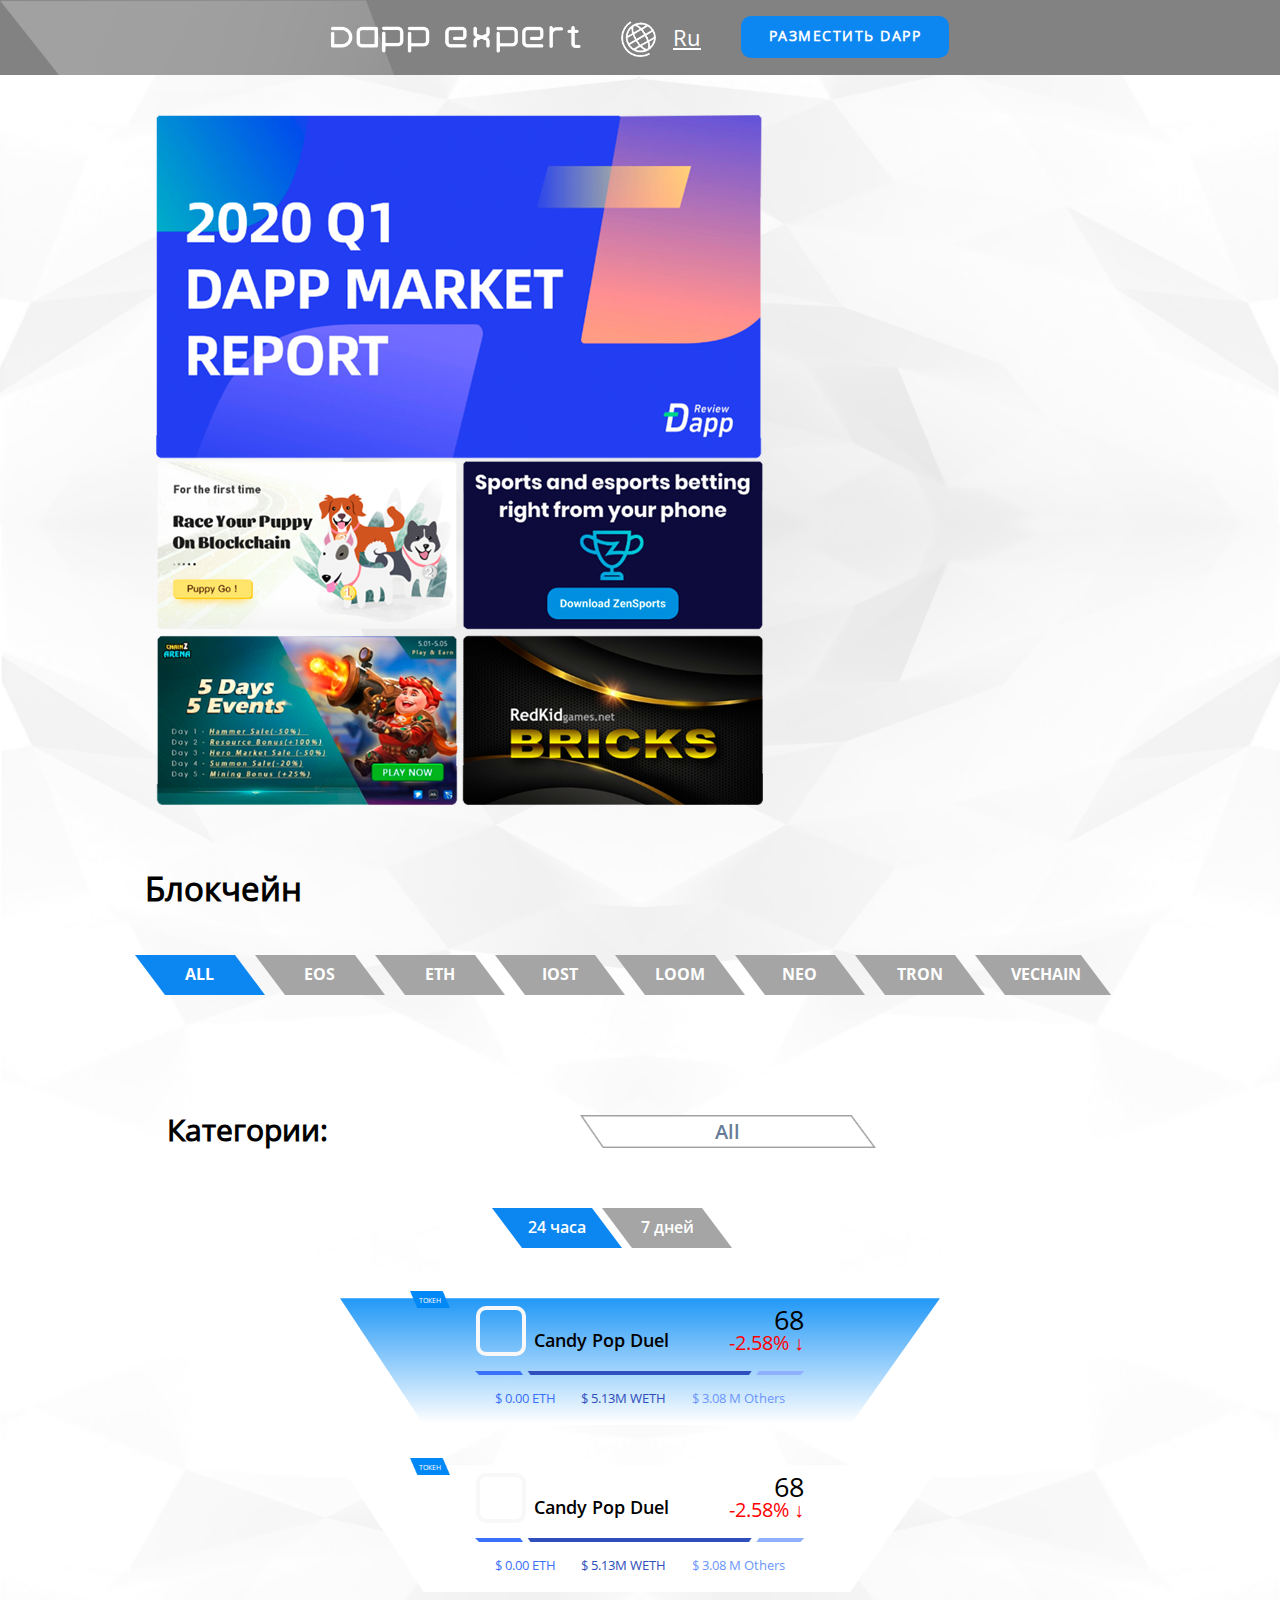
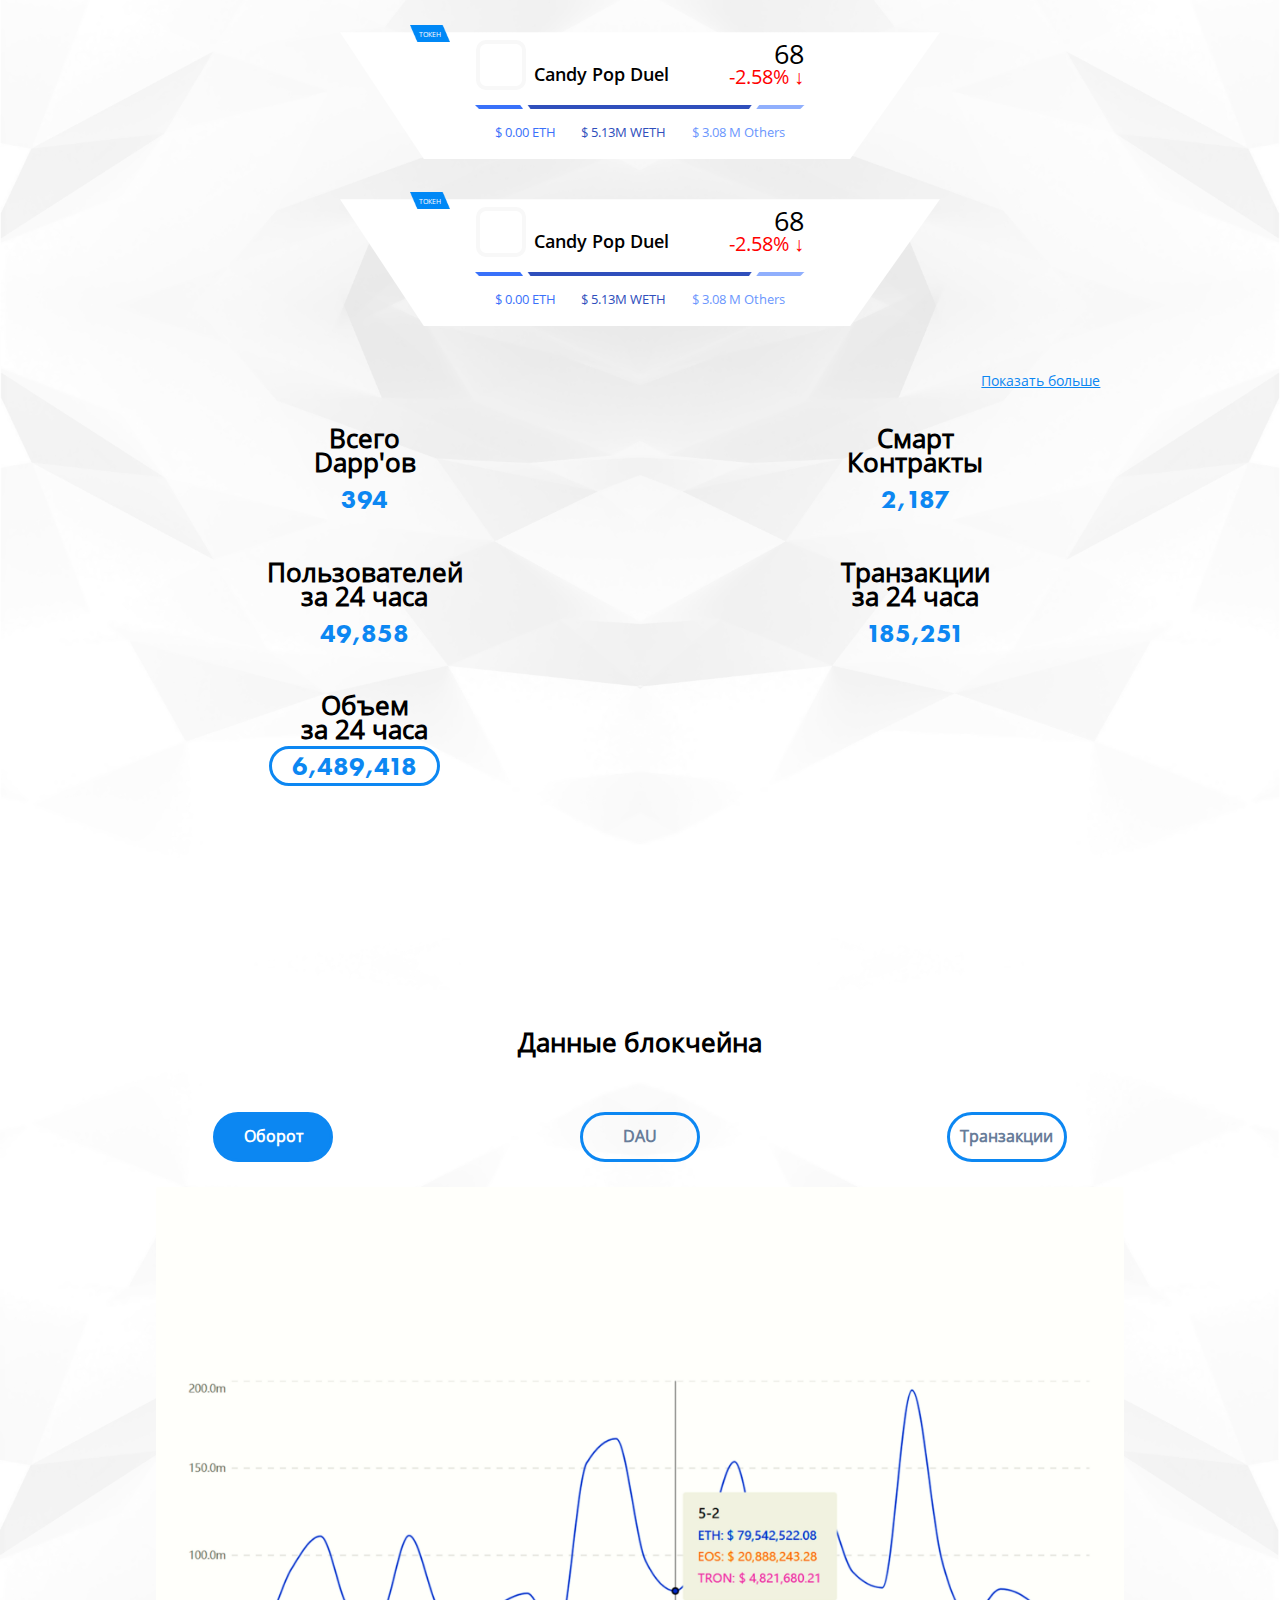
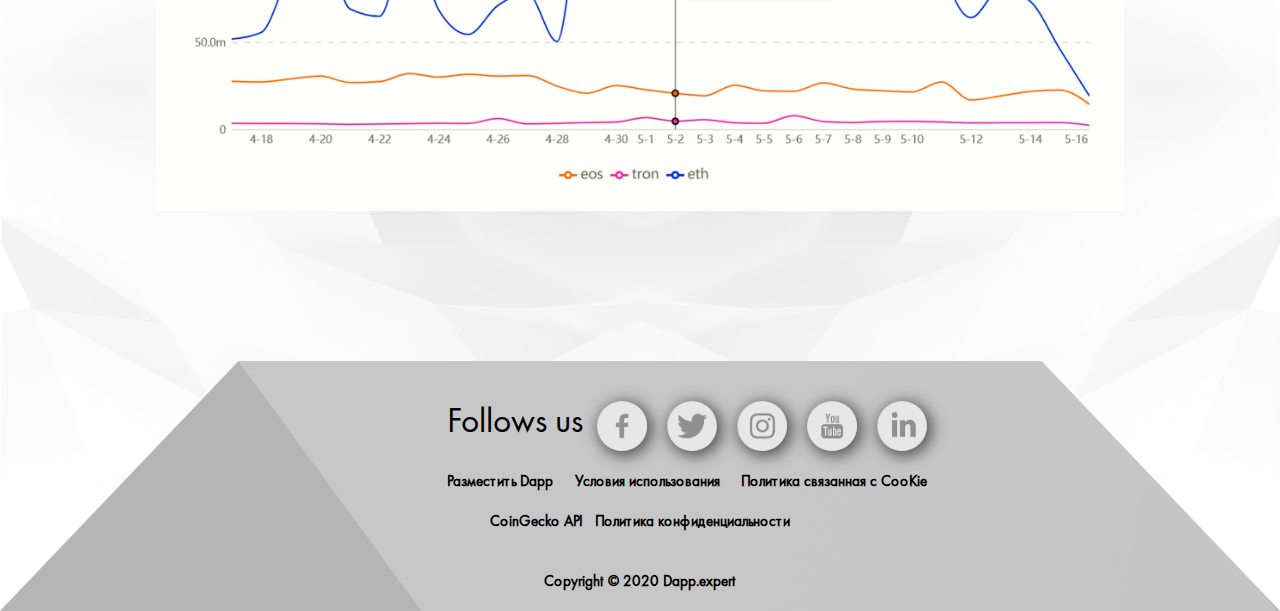
==== commit 4ba1f551: "new update" ====
--- a/index.html
+++ b/index.html
@@ -5,599 +5,744 @@
     <meta name="viewport" content="width=device-width, initial-scale=1.0">
     <link rel="stylesheet" href="./styles/reset.css">
     <link rel="stylesheet" href="./styles/style.css">
+    <link rel="stylesheet" href="./styles/media.css">
     <title>DAPP Expert</title>
 </head>
 <body>
-    <header class="header">
-        <div class="container">
-            <div class="header__content">
-                <div class="header__logo">
-                    <img src="./img/logo.png" alt="logo">
-                </div>
-                <div class="header__input">
-                    <input type="text" placeholder="Поиск">
-                </div>
-                <div class="header__button">
-                    Разместить Dapp
-                </div>
-                <div class="header__lang">
-                    <div class="header__lang-logo">
-                        <img src="./icons/lang-logo.svg" alt="lang-logo">
-                    </div>
-                    <div class="header__lang-title">
-                        Ru
-                    </div>
-                </div>
-            </div>
-        </div>
-    </header>
-    <main class="main">
-        <div class="block-cards">
-            <div class="container">
-                <div class="block__cards-content">
-                    <img src="./img/main-cards.jpg" alt="main-cards">
-                </div>
-            </div>
-        </div>
-        <div class="block-blockchain">
-            <div class="container">
-                <div class="block__blockchain-content">
-                    <div class="blockchain__content-title">
-                        Блокчейн
-                    </div>
-                    <div class="blockchain__content-categories">
-                        <div class="blockchain__categories-item active">
-                            all
-                        </div>
-                        <div class="blockchain__categories-item">
-                            eos
-                        </div>
-                        <div class="blockchain__categories-item">
-                            eth
-                        </div>
-                        <div class="blockchain__categories-item">
-                            iost
-                        </div>
-                        <div class="blockchain__categories-item">
-                            loom
-                        </div>
-                        <div class="blockchain__categories-item">
-                            neo
-                        </div>
-                        <div class="blockchain__categories-item">
-                            tron
-                        </div>
-                        <div class="blockchain__categories-item">
-                            vechain
-                        </div>
-                    </div>
-                </div>
-            </div>
-        </div>
-        <div class="block-categories">
-            <div class="container">
-                <div class="block__categories-content">
-                    <div class="block__categories-title">
-                        Категории:
-                    </div>
-                    <div class="block__categories-heading">
-                        <div class="block__categories-heading-item">
-                            All
-                        </div>
-                        <div class="block__categories-heading-item">
-                            Collectibels
-                        </div>
-                        <div class="block__categories-heading-item">
-                            Exchanges
-                        </div>
-                        <div class="block__categories-heading-item">
-                            Gambling
-                        </div>
-                        <div class="block__categories-heading-item">
-                            Games
-                        </div>
-                        <div class="block__categories-heading-item">
-                            High-Risk
-                        </div>
-                        <div class="block__categories-heading-item">
-                            Marketplases
-                        </div>
-                        <div class="block__categories-heading-item">
-                            Other
-                        </div>
-                    </div>
-                </div>
-            </div>
-        </div>
-        <div class="main-table-block">
-            <div class="container">
-                <div class="main__table-sort">
-                    <div class="table__sort-time">
-                        <div class="table__sort-time-item active">
-                            24 часа
-                        </div>
-                        <div class="table__sort-time-item">
-                            7 дней
-                        </div>
-                    </div>
-                    <div class="table__sort-list">
-                        <div class="sort__list-item">
-                            <div class="sort__list-item-text">
-                                Блокчейн
-                            </div>
-                        </div>
-                        <div class="sort__list-item">
-                            <div class="sort__list-item-text">
-                                Категория
-                            </div>
-                        </div>
-                        <div class="sort__list-item">
-                            <div class="sort__list-item-prompt">?</div>
-                            <div class="sort__list-item-text">
-                                Баланс
-                            </div>
-                            <div class="sort__list-item-arrow">
-                                <img src="./icons/main-table-arrow.svg" alt="main-table-arrow">
-                            </div>
-                        </div>
-                        <div class="sort__list-item">
-                            <div class="sort__list-item-prompt">?</div>
-                            <div class="sort__list-item-text">
-                                Пользователи
-                            </div>
-                            <div class="sort__list-item-arrow">
-                                <img src="./icons/main-table-arrow.svg" alt="main-table-arrow">
-                            </div>
-                        </div>
-                        <div class="sort__list-item">
-                            <div class="sort__list-item-prompt">?</div>
-                            <div class="sort__list-item-text">
-                                Оборот
-                            </div>
-                            <div class="sort__list-item-arrow">
-                                <img src="./icons/main-table-arrow.svg" alt="main-table-arrow">
-                            </div>
-                        </div>
-                        <div class="sort__list-item">
-                            <div class="sort__list-item-prompt">?</div>
-                            <div class="sort__list-item-text">
-                                TXS
-                            </div>
-                            <div class="sort__list-item-arrow">
-                                <img src="./icons/main-table-arrow.svg" alt="main-table-arrow">
-                            </div>
-                        </div>
-                        <div class="sort__list-item">
-                            <div class="sort__list-item-text">
-                                <div class="sort__list-item">
-                            <div class="sort__list-item-text lottext">
-                                Dapp.
-                                Expert 
-                                индекс
-                            </div>
-                        </div>
-                            </div>
-                        </div>
-                    </div>
-                </div>
-                <div class="table__block-table">
-                    <div class="block__table-item active">
-                        <div class="border-left"></div>
-                        <div class="border-right"></div>
-                        <div class="table__item-content">
-                            <div class="table__item-icon"></div>
-                            <div class="table__item-info">
-                                <div class="table__item-title">
-                                    Candy Pop Duel
-                                </div>
-                                <div class="table__item-blockchain-title">
-                                    EOS
-                                </div>
-                                <div class="table__item-category-title">
-                                    Games
-                                </div>
-                                <div class="table__item-balance">
-                                    <div class="table__item-balance-title">
-                                        $ 446.40 M
-                                    </div>
-                                    <div class="table__item-balance-procent">
-                                        0.01%
-                                    </div>
-                                </div>
-                                <div class="table__item-users">
-                                    <div class="table__item-users-title">
-                                        2 K
-                                    </div>
-                                    <div class="table__item-users-procent">
-                                        0.01%
-                                    </div>
-                                </div>
-                                <div class="table__item-turnover">
-                                    <div class="table__item-turnover-title">
-                                        $ 186.47 K
-                                    </div>
-                                    <div class="table__item-turnover-procent">
-                                        <div class="item__turnover-procent-filled">
-                                            15.41%
-                                        </div>
-                                        <div class="item__turnover-procent-empty">
-                                            -7.37%
-                                        </div>
-                                    </div>
-                                    <div class="table__item-turnover-strip">
-                                        <div class="item__turnover-strip-filled"></div>
-                                        <div class="item__turnover-strip-empty"></div>
-                                    </div>
-                                </div>
-                                <div class="table__item-txs-title">
-                                    3 K
-                                </div>
-                                <div class="table__item-index-title">
-                                    99.11
-                                </div>
-                            </div>
-                        </div>
-                    </div>
-                    <div class="block__table-item">
-                        <div class="border-left"></div>
-                        <div class="border-right"></div>
-                        <div class="table__item-content">
-                            <div class="table__item-icon"></div>
-                            <div class="table__item-info">
-                                <div class="table__item-title">
-                                    Candy Pop Duel
-                                </div>
-                                <div class="table__item-blockchain-title">
-                                    EOS
-                                </div>
-                                <div class="table__item-category-title">
-                                    Games
-                                </div>
-                                <div class="table__item-balance">
-                                    <div class="table__item-balance-title">
-                                        $ 446.40 M
-                                    </div>
-                                    <div class="table__item-balance-procent">
-                                        0.01%
-                                    </div>
-                                </div>
-                                <div class="table__item-users">
-                                    <div class="table__item-users-title">
-                                        2 K
-                                    </div>
-                                    <div class="table__item-users-procent">
-                                        0.01%
-                                    </div>
-                                </div>
-                                <div class="table__item-turnover">
-                                    <div class="table__item-turnover-title">
-                                        $ 186.47 K
-                                    </div>
-                                    <div class="table__item-turnover-procent">
-                                        <div class="item__turnover-procent-filled">
-                                            15.41%
-                                        </div>
-                                        <div class="item__turnover-procent-empty">
-                                            -7.37%
-                                        </div>
-                                    </div>
-                                    <div class="table__item-turnover-strip">
-                                        <div class="item__turnover-strip-filled"></div>
-                                        <div class="item__turnover-strip-empty"></div>
-                                    </div>
-                                </div>
-                                <div class="table__item-txs-title">
-                                    3 K
-                                </div>
-                                <div class="table__item-index-title">
-                                    99.11
-                                </div>
-                            </div>
-                        </div>
-                    </div>
-                    <div class="block__table-item">
-                        <div class="border-left"></div>
-                        <div class="border-right"></div>
-                        <div class="table__item-content">
-                            <div class="table__item-icon"></div>
-                            <div class="table__item-info">
-                                <div class="table__item-title">
-                                    Candy Pop Duel
-                                </div>
-                                <div class="table__item-blockchain-title">
-                                    EOS
-                                </div>
-                                <div class="table__item-category-title">
-                                    Games
-                                </div>
-                                <div class="table__item-balance">
-                                    <div class="table__item-balance-title">
-                                        $ 446.40 M
-                                    </div>
-                                    <div class="table__item-balance-procent">
-                                        0.01%
-                                    </div>
-                                </div>
-                                <div class="table__item-users">
-                                    <div class="table__item-users-title">
-                                        2 K
-                                    </div>
-                                    <div class="table__item-users-procent">
-                                        0.01%
-                                    </div>
-                                </div>
-                                <div class="table__item-turnover">
-                                    <div class="table__item-turnover-title">
-                                        $ 186.47 K
-                                    </div>
-                                    <div class="table__item-turnover-procent">
-                                        <div class="item__turnover-procent-filled">
-                                            15.41%
-                                        </div>
-                                        <div class="item__turnover-procent-empty">
-                                            -7.37%
-                                        </div>
-                                    </div>
-                                    <div class="table__item-turnover-strip">
-                                        <div class="item__turnover-strip-filled"></div>
-                                        <div class="item__turnover-strip-empty"></div>
-                                    </div>
-                                </div>
-                                <div class="table__item-txs-title">
-                                    3 K
-                                </div>
-                                <div class="table__item-index-title">
-                                    99.11
-                                </div>
-                            </div>
-                        </div>
-                    </div>
-                    <div class="block__table-item">
-                        <div class="border-left"></div>
-                        <div class="border-right"></div>
-                        <div class="table__item-content">
-                            <div class="table__item-icon"></div>
-                            <div class="table__item-info">
-                                <div class="table__item-title">
-                                    Candy Pop Duel
-                                </div>
-                                <div class="table__item-blockchain-title">
-                                    EOS
-                                </div>
-                                <div class="table__item-category-title">
-                                    Games
-                                </div>
-                                <div class="table__item-balance">
-                                    <div class="table__item-balance-title">
-                                        $ 446.40 M
-                                    </div>
-                                    <div class="table__item-balance-procent">
-                                        0.01%
-                                    </div>
-                                </div>
-                                <div class="table__item-users">
-                                    <div class="table__item-users-title">
-                                        2 K
-                                    </div>
-                                    <div class="table__item-users-procent">
-                                        0.01%
-                                    </div>
-                                </div>
-                                <div class="table__item-turnover">
-                                    <div class="table__item-turnover-title">
-                                        $ 186.47 K
-                                    </div>
-                                    <div class="table__item-turnover-procent">
-                                        <div class="item__turnover-procent-filled">
-                                            15.41%
-                                        </div>
-                                        <div class="item__turnover-procent-empty">
-                                            -7.37%
-                                        </div>
-                                    </div>
-                                    <div class="table__item-turnover-strip">
-                                        <div class="item__turnover-strip-filled"></div>
-                                        <div class="item__turnover-strip-empty"></div>
-                                    </div>
-                                </div>
-                                <div class="table__item-txs-title">
-                                    3 K
-                                </div>
-                                <div class="table__item-index-title">
-                                    99.11
-                                </div>
-                            </div>
-                        </div>
-                    </div>
-                    <div class="block__table-item">
-                        <div class="border-left"></div>
-                        <div class="border-right"></div>
-                        <div class="table__item-content">
-                            <div class="table__item-icon"></div>
-                            <div class="table__item-info">
-                                <div class="table__item-title">
-                                    Candy Pop Duel
-                                </div>
-                                <div class="table__item-blockchain-title">
-                                    EOS
-                                </div>
-                                <div class="table__item-category-title">
-                                    Games
-                                </div>
-                                <div class="table__item-balance">
-                                    <div class="table__item-balance-title">
-                                        $ 446.40 M
-                                    </div>
-                                    <div class="table__item-balance-procent">
-                                        0.01%
-                                    </div>
-                                </div>
-                                <div class="table__item-users">
-                                    <div class="table__item-users-title">
-                                        2 K
-                                    </div>
-                                    <div class="table__item-users-procent">
-                                        0.01%
-                                    </div>
-                                </div>
-                                <div class="table__item-turnover">
-                                    <div class="table__item-turnover-title">
-                                        $ 186.47 K
-                                    </div>
-                                    <div class="table__item-turnover-procent">
-                                        <div class="item__turnover-procent-filled">
-                                            15.41%
-                                        </div>
-                                        <div class="item__turnover-procent-empty">
-                                            -7.37%
-                                        </div>
-                                    </div>
-                                    <div class="table__item-turnover-strip">
-                                        <div class="item__turnover-strip-filled"></div>
-                                        <div class="item__turnover-strip-empty"></div>
-                                    </div>
-                                </div>
-                                <div class="table__item-txs-title">
-                                    3 K
-                                </div>
-                                <div class="table__item-index-title">
-                                    99.11
-                                </div>
-                            </div>
-                        </div>
-                    </div>
-                    <div class="show-more">
-                        <a href="#">Показать больше</a>
-                    </div>
-                </div>
-            </div>
-        </div>
-        <div class="dapp-statistics-block">
-            <div class="container">
-                <div class="statistics__block-content">
-                    <div class="statistics__block-item">
-                        <div class="statistics__block-title">
-                            Всего<br>
-                            Dapp'ов
-                        </div>
-                        <div class="statistics__block-indicators">
-                            394
-                        </div>
-                    </div>
-                    <div class="statistics__block-item">
-                        <div class="statistics__block-title">
-                            Смарт<br>
-                            Контракты
-                        </div>
-                        <div class="statistics__block-indicators">
-                            2,187
-                        </div>
-                    </div>
-                    <div class="statistics__block-item">
-                        <div class="statistics__block-title">
-                            Пользователей<br>
-                            за 24 часа
-                        </div>
-                        <div class="statistics__block-indicators">
-                            49,858
-                        </div>
-                    </div>
-                    <div class="statistics__block-item">
-                        <div class="statistics__block-title">
-                            Транзакции<br>
-                            за 24 часа
-                        </div>
-                        <div class="statistics__block-indicators">
-                            185,251
-                        </div>
-                    </div>
-                    <div class="statistics__block-item">
-                        <div class="statistics__block-title">
-                            Объем<br>
-                            за 24 часа
-                        </div>
-                        <div class="statistics__block-indicators border">
-                            6,489,418
-                        </div>
-                    </div>
-                </div>
-            </div>
-        </div>
-        <div class="blockchain-data-block">
-            <div class="container">
-                <div class="blockchain__data-content">
-                    <div class="blockchain__data-categories">
-                        <div class="blockchain__data-title">
-                            Данные блокчейна
-                        </div>
-                        <div class="data-categories-item active">
-                            Оборот
-                        </div>
-                        <div class="data-categories-item">
-                            DAU
-                        </div>
-                        <div class="data-categories-item">
-                            Транзакции 
-                        </div>
-                    </div>
-                    <div class="blockchain__data-schedule">
-                        <img src="./img/blockchain-data.jpg" alt="blockchain-data">
-                    </div>
-                </div>
-            </div>
-        </div>
-    </main>
-    <footer class="footer">
-        <div class="container">
-            <div class="footer__content">
-                <div class="footer__content-networks">
-                    <div class="footer__content-title">
-                        Follows us
-                    </div>
-                    <div class="footer__content-network">
-                        <div class="footer__content-network-item">
-                            <a href="#"><img src="./icons/footer-network-1.png" alt="footer-network-1"></a>
-                        </div>
-                        <div class="footer__content-network-item">
-                            <a href="#"><img src="./icons/footer-network-2.png" alt="footer-network-2"></a>
-                        </div>
-                        <div class="footer__content-network-item">
-                            <a href="#"><img src="./icons/footer-network-3.png" alt="footer-network-3"></a>
-                        </div>
-                        <div class="footer__content-network-item">
-                            <a href="#"><img src="./icons/footer-network-4.png" alt="footer-network-4"></a>
-                        </div>
-                        <div class="footer__content-network-item">
-                            <a href="#"><img src="./icons/footer-network-5.png" alt="footer-network-5"></a>
-                        </div>
-                    </div>
-                </div>
-                <div class="footer__links">
-                    <div class="footer__link-first-block">
-                        <div class="link__block-item">
-                            <a href="#">Разместить Dapp</a>
-                        </div>
-                        <div class="link__block-item">
-                            <a href="#">Условия использования</a>
-                        </div>
-                        <div class="link__block-item">
-                            <a href="#">Политика связанная с CooKie</a>
-                        </div>
-                    </div>
-                    <div class="footer__link-second-block">
-                        <div class="link__block-item">
-                            <a href="#">CoinGecko API</a>
-                        </div>
-                        <div class="link__block-item">
-                            <a href="#">Политика конфиденциальности</a>
-                        </div>
-                    </div>
-                </div>
-                <div class="footer__copyright">
-                    <p>Copyright &copy; 2020 Dapp.expert</p> 
-                </div>
-            </div>
-        </div>
-    </footer>
+	<header class="header">
+		<div class="container">
+			<div class="header__content">
+				<div class="header__logo">
+					<a href="/"><img src="./img/logo.png" alt="logo"></a>
+				</div>
+				<div class="header__input">
+					<input type="search" placeholder="Поиск">
+				</div>
+				<div class="header-btns">
+					<div class="header__button">
+						<a href="submit-dapp.html">Разместить Dapp</a>
+					</div>
+					<div class="header__lang">
+						<div class="header__lang-logo">
+							<img src="./icons/lang-logo.svg" alt="lang-logo">
+						</div>
+						<div class="header__lang-title">
+							Ru
+						</div>
+					</div>
+				</div>
+			</div>
+		</div>
+	</header>
+	
+	<main class="main">
+		<div class="block-cards">
+			<div class="container">
+				<div class="block__cards-content">
+					<a href="#"><img src="./img/main-card-1.png" alt="main-card-1"></a>
+					<a href="#"><img src="./img/main-card-2.png" alt="main-card-2"></a>
+				</div>
+			</div>
+		</div>
+		<div class="block-blockchain">
+			<div class="container">
+				<div class="block__blockchain-content">
+					<div class="blockchain__content-title">
+						Блокчейн
+					</div>
+					<div class="blockchain__content-categories">
+						<button class="blockchain__categories-item active">
+							all
+						</button>
+						<button class="blockchain__categories-item">
+							eos
+						</button>
+						<button class="blockchain__categories-item">
+							eth
+						</button>
+						<button class="blockchain__categories-item">
+							iost
+						</button>
+						<button class="blockchain__categories-item">
+							loom
+						</button>
+						<button class="blockchain__categories-item">
+							neo
+						</button>
+						<button class="blockchain__categories-item">
+							tron
+						</button>
+						<button class="blockchain__categories-item">
+							vechain
+						</button>
+					</div>
+				</div>
+			</div>
+		</div>
+		<div class="block-categories">
+			<div class="container">
+				<div class="block__categories-content">
+					<div class="block__categories-title">
+						Категории:
+					</div>
+					<div class="block__categories-heading">
+						<div class="block__categories-heading-item active">
+							<span>All</span>
+						</div>
+						<div class="block__categories-heading-item">
+							Collectibels
+						</div>
+						<div class="block__categories-heading-item">
+							Exchanges
+						</div>
+						<div class="block__categories-heading-item">
+							Gambling
+						</div>
+						<div class="block__categories-heading-item">
+							Games
+						</div>
+						<div class="block__categories-heading-item">
+							High-Risk
+						</div>
+						<div class="block__categories-heading-item">
+							Marketplases
+						</div>
+						<div class="block__categories-heading-item">
+							Other
+						</div>
+					</div>
+				</div>
+			</div>
+		</div>
+		<div class="main-table-block">
+			<div class="container">
+				<div class="main__table-sort">
+					<div class="table__sort-time">
+						<div class="table__sort-time-item active">
+							24 часа
+						</div>
+						<div class="table__sort-time-item">
+							7 дней
+						</div>
+					</div>
+					<div class="table__sort-list">
+						<div class="sort__list-item">
+							<div class="sort__list-item-text">
+								Блокчейн
+							</div>
+						</div>
+						<div class="sort__list-item">
+							<div class="sort__list-item-text">
+								Категория
+							</div>
+						</div>
+						<div class="sort__list-item">
+							<div class="sort__list-item-prompt">?</div>
+							<div class="sort__list-item-text">
+								Баланс
+							</div>
+							<div class="sort__list-item-arrow">
+								<img src="./icons/main-table-arrow.svg" alt="main-table-arrow">
+							</div>
+						</div>
+						<div class="sort__list-item">
+							<div class="sort__list-item-prompt">?</div>
+							<div class="sort__list-item-text">
+								Пользователи
+							</div>
+							<div class="sort__list-item-arrow">
+								<img src="./icons/main-table-arrow.svg" alt="main-table-arrow">
+							</div>
+						</div>
+						<div class="sort__list-item">
+							<div class="sort__list-item-prompt">?</div>
+							<div class="sort__list-item-text">
+								Оборот
+							</div>
+							<div class="sort__list-item-arrow">
+								<img src="./icons/main-table-arrow.svg" alt="main-table-arrow">
+							</div>
+						</div>
+						<div class="sort__list-item">
+							<div class="sort__list-item-prompt">?</div>
+							<div class="sort__list-item-text">
+								TXS
+							</div>
+							<div class="sort__list-item-arrow">
+								<img src="./icons/main-table-arrow.svg" alt="main-table-arrow">
+							</div>
+						</div>
+						<div class="sort__list-item">
+							<div class="sort__list-item-text">
+								<div class="sort__list-item">
+									<div class="sort__list-item-text lottext">
+										Dapp.
+										Expert
+										индекс
+									</div>
+								</div>
+							</div>
+						</div>
+					</div>
+				</div>
+				<div class="table__block-table">
+					<div class="block__table-item active">
+						<div class="border-left"></div>
+						<div class="border-right"></div>
+						<div class="table__item-content">
+							<div class="table__item-icon"></div>
+							<div class="table__item-info">
+								<div class="table__item-title">
+									Candy Pop Duel
+								</div>
+								<div class="table__item-blockchain-title">
+									EOS
+								</div>
+								<div class="table__item-category-title">
+									Games
+								</div>
+								<div class="table__item-balance">
+									<div class="table__item-balance-title">
+										$ 446.40 M
+									</div>
+									<div class="table__item-balance-procent">
+										0.01%
+									</div>
+								</div>
+								<div class="table__item-users">
+									<div class="table__item-users-title">
+										2 K
+									</div>
+									<div class="table__item-users-procent">
+										0.01%
+									</div>
+								</div>
+								<div class="table__item-turnover">
+									<div class="table__item-turnover-title">
+										$ 186.47 K
+									</div>
+									<div class="table__item-turnover-procent">
+										<div class="item__turnover-procent-filled">
+											15.41%
+										</div>
+										<div class="item__turnover-procent-empty">
+											-7.37%
+										</div>
+									</div>
+									<div class="table__item-turnover-strip">
+										<div class="item__turnover-strip-filled"></div>
+										<div class="item__turnover-strip-empty"></div>
+									</div>
+								</div>
+								<div class="table__item-txs-title">
+									3 K
+								</div>
+								<div class="table__item-index-title">
+									99.11
+								</div>
+							</div>
+						</div>
+					</div>
+					<div class="block__table-item">
+						<div class="border-left"></div>
+						<div class="border-right"></div>
+						<div class="table__item-content">
+							<div class="table__item-icon"></div>
+							<div class="table__item-info">
+								<div class="table__item-title">
+									Candy Pop Duel
+								</div>
+								<div class="table__item-blockchain-title">
+									EOS
+								</div>
+								<div class="table__item-category-title">
+									Games
+								</div>
+								<div class="table__item-balance">
+									<div class="table__item-balance-title">
+										$ 446.40 M
+									</div>
+									<div class="table__item-balance-procent">
+										0.01%
+									</div>
+								</div>
+								<div class="table__item-users">
+									<div class="table__item-users-title">
+										2 K
+									</div>
+									<div class="table__item-users-procent">
+										0.01%
+									</div>
+								</div>
+								<div class="table__item-turnover">
+									<div class="table__item-turnover-title">
+										$ 186.47 K
+									</div>
+									<div class="table__item-turnover-procent">
+										<div class="item__turnover-procent-filled">
+											15.41%
+										</div>
+										<div class="item__turnover-procent-empty">
+											-7.37%
+										</div>
+									</div>
+									<div class="table__item-turnover-strip">
+										<div class="item__turnover-strip-filled"></div>
+										<div class="item__turnover-strip-empty"></div>
+									</div>
+								</div>
+								<div class="table__item-txs-title">
+									3 K
+								</div>
+								<div class="table__item-index-title">
+									99.11
+								</div>
+							</div>
+						</div>
+					</div>
+					<div class="block__table-item">
+						<div class="border-left"></div>
+						<div class="border-right"></div>
+						<div class="table__item-content">
+							<div class="table__item-icon"></div>
+							<div class="table__item-info">
+								<div class="table__item-title">
+									Candy Pop Duel
+								</div>
+								<div class="table__item-blockchain-title">
+									EOS
+								</div>
+								<div class="table__item-category-title">
+									Games
+								</div>
+								<div class="table__item-balance">
+									<div class="table__item-balance-title">
+										$ 446.40 M
+									</div>
+									<div class="table__item-balance-procent">
+										0.01%
+									</div>
+								</div>
+								<div class="table__item-users">
+									<div class="table__item-users-title">
+										2 K
+									</div>
+									<div class="table__item-users-procent">
+										0.01%
+									</div>
+								</div>
+								<div class="table__item-turnover">
+									<div class="table__item-turnover-title">
+										$ 186.47 K
+									</div>
+									<div class="table__item-turnover-procent">
+										<div class="item__turnover-procent-filled">
+											15.41%
+										</div>
+										<div class="item__turnover-procent-empty">
+											-7.37%
+										</div>
+									</div>
+									<div class="table__item-turnover-strip">
+										<div class="item__turnover-strip-filled"></div>
+										<div class="item__turnover-strip-empty"></div>
+									</div>
+								</div>
+								<div class="table__item-txs-title">
+									3 K
+								</div>
+								<div class="table__item-index-title">
+									99.11
+								</div>
+							</div>
+						</div>
+					</div>
+					<div class="block__table-item">
+						<div class="border-left"></div>
+						<div class="border-right"></div>
+						<div class="table__item-content">
+							<div class="table__item-icon"></div>
+							<div class="table__item-info">
+								<div class="table__item-title">
+									Candy Pop Duel
+								</div>
+								<div class="table__item-blockchain-title">
+									EOS
+								</div>
+								<div class="table__item-category-title">
+									Games
+								</div>
+								<div class="table__item-balance">
+									<div class="table__item-balance-title">
+										$ 446.40 M
+									</div>
+									<div class="table__item-balance-procent">
+										0.01%
+									</div>
+								</div>
+								<div class="table__item-users">
+									<div class="table__item-users-title">
+										2 K
+									</div>
+									<div class="table__item-users-procent">
+										0.01%
+									</div>
+								</div>
+								<div class="table__item-turnover">
+									<div class="table__item-turnover-title">
+										$ 186.47 K
+									</div>
+									<div class="table__item-turnover-procent">
+										<div class="item__turnover-procent-filled">
+											15.41%
+										</div>
+										<div class="item__turnover-procent-empty">
+											-7.37%
+										</div>
+									</div>
+									<div class="table__item-turnover-strip">
+										<div class="item__turnover-strip-filled"></div>
+										<div class="item__turnover-strip-empty"></div>
+									</div>
+								</div>
+								<div class="table__item-txs-title">
+									3 K
+								</div>
+								<div class="table__item-index-title">
+									99.11
+								</div>
+							</div>
+						</div>
+					</div>
+					<div class="block__table-item">
+						<div class="border-left"></div>
+						<div class="border-right"></div>
+						<div class="table__item-content">
+							<div class="table__item-icon"></div>
+							<div class="table__item-info">
+								<div class="table__item-title">
+									Candy Pop Duel
+								</div>
+								<div class="table__item-blockchain-title">
+									EOS
+								</div>
+								<div class="table__item-category-title">
+									Games
+								</div>
+								<div class="table__item-balance">
+									<div class="table__item-balance-title">
+										$ 446.40 M
+									</div>
+									<div class="table__item-balance-procent">
+										0.01%
+									</div>
+								</div>
+								<div class="table__item-users">
+									<div class="table__item-users-title">
+										2 K
+									</div>
+									<div class="table__item-users-procent">
+										0.01%
+									</div>
+								</div>
+								<div class="table__item-turnover">
+									<div class="table__item-turnover-title">
+										$ 186.47 K
+									</div>
+									<div class="table__item-turnover-procent">
+										<div class="item__turnover-procent-filled">
+											15.41%
+										</div>
+										<div class="item__turnover-procent-empty">
+											-7.37%
+										</div>
+									</div>
+									<div class="table__item-turnover-strip">
+										<div class="item__turnover-strip-filled"></div>
+										<div class="item__turnover-strip-empty"></div>
+									</div>
+								</div>
+								<div class="table__item-txs-title">
+									3 K
+								</div>
+								<div class="table__item-index-title">
+									99.11
+								</div>
+							</div>
+						</div>
+					</div>
+					<div class="show-more">
+						<a href="#">Показать больше</a>
+					</div>
+				</div>
+				<div class="table__block-mobile">
+<!--1-->
+					<div class="token">
+					<div class="table__item-content active">
+				
+						<div class="top-item-table-con">
+							<div class="left-col">
+								<div class="table__item-icon">
+
+								</div>
+								<div class="table__item-title">
+									Candy Pop Duel
+								</div>
+							</div>
+
+							<div class="last-col">
+								<div class="place-item">
+									68
+								</div>
+								<div class="percent-loss">
+									-2.58%&nbsp;↓
+								</div>
+							</div>
+						</div>
+						<div class="ime"><img src="img/ime.png" alt=""></div>
+						<div class="btm-item-table-con">
+							<div class="eth">$ 0.00 ETH </div>
+							<div class="weth">$ 5.13M WETH </div>
+							<div class="other">
+								$ 3.08 M Others
+							</div>
+						</div>
+					</div>
+					</div>
+<!--2-->
+			<div class="token">
+					<div class="table__item-content">
+				
+						<div class="top-item-table-con">
+							<div class="left-col">
+								<div class="table__item-icon">
+
+								</div>
+								<div class="table__item-title">
+									Candy Pop Duel
+								</div>
+							</div>
+
+							<div class="last-col">
+								<div class="place-item">
+									68
+								</div>
+								<div class="percent-loss">
+									-2.58%&nbsp;↓
+								</div>
+							</div>
+						</div>
+						<div class="ime"><img src="img/ime.png" alt=""></div>
+						<div class="btm-item-table-con">
+							<div class="eth">$ 0.00 ETH </div>
+							<div class="weth">$ 5.13M WETH </div>
+							<div class="other">
+								$ 3.08 M Others
+							</div>
+						</div>
+					</div>
+					</div>
+					<!--3-->
+			<div class="token">
+					<div class="table__item-content">
+				
+						<div class="top-item-table-con">
+							<div class="left-col">
+								<div class="table__item-icon">
+
+								</div>
+								<div class="table__item-title">
+									Candy Pop Duel
+								</div>
+							</div>
+
+							<div class="last-col">
+								<div class="place-item">
+									68
+								</div>
+								<div class="percent-loss">
+									-2.58%&nbsp;↓
+								</div>
+							</div>
+						</div>
+						<div class="ime"><img src="img/ime.png" alt=""></div>
+						<div class="btm-item-table-con">
+							<div class="eth">$ 0.00 ETH </div>
+							<div class="weth">$ 5.13M WETH </div>
+							<div class="other">
+								$ 3.08 M Others
+							</div>
+						</div>
+					</div>
+					</div>
+					<!--4-->
+			<div class="token">
+					<div class="table__item-content">
+				
+						<div class="top-item-table-con">
+							<div class="left-col">
+								<div class="table__item-icon">
+
+								</div>
+								<div class="table__item-title">
+									Candy Pop Duel
+								</div>
+							</div>
+
+							<div class="last-col">
+								<div class="place-item">
+									68
+								</div>
+								<div class="percent-loss">
+									-2.58%&nbsp;↓
+								</div>
+							</div>
+						</div>
+						<div class="ime"><img src="img/ime.png" alt=""></div>
+						<div class="btm-item-table-con">
+							<div class="eth">$ 0.00 ETH </div>
+							<div class="weth">$ 5.13M WETH </div>
+							<div class="other">
+								$ 3.08 M Others
+							</div>
+						</div>
+					</div>
+					</div>
+					
+					<div class="show-more">
+						<a href="#">Показать больше</a>
+					</div>
+				</div>
+			</div>
+		</div>
+		<div class="dapp-statistics-block">
+			<div class="container">
+				<div class="statistics__block-content">
+					<div class="statistics__block-item">
+						<div class="statistics__block-title">
+							Всего<br>
+							Dapp'ов
+						</div>
+						<div class="statistics__block-indicators">
+							394
+						</div>
+					</div>
+					<div class="statistics__block-item">
+						<div class="statistics__block-title">
+							Смарт<br>
+							Контракты
+						</div>
+						<div class="statistics__block-indicators">
+							2,187
+						</div>
+					</div>
+					<div class="statistics__block-item">
+						<div class="statistics__block-title">
+							Пользователей<br>
+							за 24 часа
+						</div>
+						<div class="statistics__block-indicators">
+							49,858
+						</div>
+					</div>
+					<div class="statistics__block-item">
+						<div class="statistics__block-title">
+							Транзакции<br>
+							за 24 часа
+						</div>
+						<div class="statistics__block-indicators">
+							185,251
+						</div>
+					</div>
+					<div class="statistics__block-item">
+						<div class="statistics__block-title">
+							Объем<br>
+							за 24 часа
+						</div>
+						<div class="statistics__block-indicators">
+							<span class="border"> 6,489,418</span>
+						</div>
+					</div>
+				</div>
+			</div>
+		</div>
+		<div class="blockchain-data-block">
+			<div class="container">
+				<div class="blockchain__data-content">
+					<div class="blockchain__data-categories">
+						<div class="blockchain__data-title">
+							Данные блокчейна
+						</div>
+						<div class="data-categories-itemss">
+							<button class="data-categories-item active">
+								Оборот
+							</button>
+							<button class="data-categories-item">
+								DAU
+							</button>
+							<button class="data-categories-item">
+								Транзакции
+							</button>
+						</div>
+					</div>
+					<div class="blockchain__data-schedule">
+						<img src="./img/blockchain-data.jpg" alt="blockchain-data">
+					</div>
+				</div>
+			</div>
+		</div>
+	</main>
+	<footer class="footer">
+		<div class="container">
+			<div class="footer__content">
+				<div class="footer__content-networks">
+					<div class="footer__content-title">
+						Follows us
+					</div>
+					<div class="footer__content-network">
+						<div class="footer__content-network-item">
+							<a href="#"><img src="./icons/footer-network-1.png" alt="footer-network-1"></a>
+						</div>
+						<div class="footer__content-network-item">
+							<a href="#"><img src="./icons/footer-network-2.png" alt="footer-network-2"></a>
+						</div>
+						<div class="footer__content-network-item">
+							<a href="#"><img src="./icons/footer-network-3.png" alt="footer-network-3"></a>
+						</div>
+						<div class="footer__content-network-item">
+							<a href="#"><img src="./icons/footer-network-4.png" alt="footer-network-4"></a>
+						</div>
+						<div class="footer__content-network-item">
+							<a href="#"><img src="./icons/footer-network-5.png" alt="footer-network-5"></a>
+						</div>
+					</div>
+				</div>
+				<div class="footer__links">
+					<div class="footer__link-first-block">
+						<div class="link__block-item">
+							<a href="submit-dapp.html">Разместить Dapp</a>
+						</div>
+						<div class="link__block-item">
+							<a href="terms.html">Условия использования</a>
+						</div>
+						<div class="link__block-item">
+							<a href="cookie.html">Политика связанная с CooKie</a>
+						</div>
+					</div>
+					<div class="footer__link-second-block">
+						<div class="link__block-item">
+							<a href="#">CoinGecko API</a>
+						</div>
+						<div class="link__block-item">
+							<a href="privacy.html">Политика конфиденциальности</a>
+						</div>
+					</div>
+				</div>
+				<div class="footer__copyright">
+					<p>Copyright &copy; 2020 Dapp.expert</p>
+				</div>
+			</div>
+		</div>
+	</footer>
 </body>
 </html>--- a/styles/style.css
+++ b/styles/style.css
@@ -37,8 +37,10 @@
     font-family: "OpenSans", sans-serif;
     background-image: url(../img/main-bg.jpg);
     background-position: center;
-    background-size: 100% auto;
-    background-repeat: no-repeat;
+    background-size: 100%;
+    background-repeat: repeat-y;
+	max-width: 1920px;
+	margin: 0 auto;
 }
 .container {
     max-width: 86%;
@@ -75,11 +77,18 @@
     z-index: 3;
 }
 .header__logo {
-    padding-top: 10px;;
-}
-.header__logo > img {
+    padding-top: 10px;
+    cursor: pointer;
+    z-index: 5;
+}
+.header__logo > a {
+    text-decoration: none;
+}
+.header__logo > a > img {
     width: 250px;
     height: auto;
+    z-index: 5;
+
 }
 .header__input {
     position: relative;
@@ -156,7 +165,10 @@
     cursor: pointer;
     transition: background-color .3s ease-in-out;
 }
-
+.header__button > a {
+    text-decoration: none;
+    color: #fefefe;
+}
 .header__button:hover {
     background-color: #177cd4;
 }
@@ -196,11 +208,15 @@
 .block__cards-content {
     max-width: 88%;
     margin: 0 auto;
+    display: flex;
 }
 .block__cards-content:hover {
     cursor: pointer;
 }
-.block__cards-content > img {
+.block__cards-content > a {
+    text-decoration: none;
+}
+.block__cards-content > a > img {
     width: 100%;
     height: auto;
 }
@@ -262,13 +278,13 @@
     justify-content: space-between;
 }
 .blockchain__categories-item {
+    display: block;
     position: relative;
     width: 70px;
     height: 40px;
     margin-left: 20px;
     margin-right: 30px;
     text-align: center;
-    padding-top: 8px;
     background-color: #a5a5a5;
     color: #ffffff;
     font-family: "OpenSans-Bold";
@@ -279,6 +295,14 @@
     line-height: 21.87px;
     text-transform: uppercase;
     transition: color .4s ease-in-out;
+    outline: none;
+    text-shadow: none;
+    box-shadow: none;
+    border: none;
+    z-index: 5;
+}
+.blockchain__categories-item:last-child {
+    padding-right: 70px;
 }
 .blockchain__categories-item:hover {
     color: #000000;
@@ -902,11 +926,12 @@
     line-height: 30px;
 }
 .data-categories-item {
+    display: block;
     width: 120px;
     height: 50px;
-    padding-top: 15.5px;
     text-align: center;
     color: #677c99;
+    background-color: transparent;
     font-family: "OpenSans";
     font-size: 16px;
     font-weight: 700;
@@ -917,6 +942,7 @@
     border-radius: 40px;
     cursor: pointer;
     transition: color .4s ease-in-out;
+    outline: none;
 }
 .data-categories-item.active {
     color: #fff;
@@ -1033,4 +1059,670 @@
     line-height: 20px;
     text-align: center;
     cursor: pointer;
+}
+
+/* dapp.html */
+
+.dapp__main-content {
+    width: 80%;
+    display: flex;
+    justify-content: space-between;
+    margin: 0 auto;
+    margin-bottom: 100px;
+}
+.dapp__game-logo {
+    margin-bottom: 25px;
+}
+.dapp__game-logo > img {
+    width: 140px;
+    height: auto;
+}
+.dapp__game-title {
+    padding-left: 20px;
+    margin-bottom: 15px;
+    color: #000000;
+    font-family: "OpenSans";
+    font-size: 22px;
+    font-weight: 400;
+    font-style: normal;
+    letter-spacing: normal;
+    line-height: 10px;
+}
+.dapp__game-users, .dapp__game-balance, .dapp__game-section, .dapp__game-lang {
+    padding-left: 20px;
+    color: #677c99;
+    font-family: "OpenSans";
+    font-size: 17px;
+    font-weight: 400;
+    font-style: normal;
+    letter-spacing: normal;
+    line-height: 25px;
+}
+.dapp__game-button {
+    display: block;
+    margin-top: 34px;
+    margin-left: 18px;
+    text-align: center;
+    width: 200px;
+    height: 50px;
+    background-color: #0c87f2;
+    border-radius: 10px;
+    font-family: "OpenSans";
+    font-size: 14px;
+    font-weight: 700;
+    font-style: normal;
+    letter-spacing: 1.5px;
+    line-height: 15px;
+    text-transform: uppercase;
+    cursor: pointer;
+    outline: none;
+    text-shadow: none;
+    box-shadow: none;
+    border: none;
+}
+.dapp__game-button > a {
+    text-decoration: none;
+    color: #fefefe;
+    transition: color .4s ease-in-out;
+}
+.dapp__game-button:hover > a {
+    color: #000;
+}
+.dapp__game-descr {
+    margin-top: 20px;
+}
+.game__descr-text {
+    max-width: 460px;
+    margin-bottom: 125px;
+    margin-right: 60px;
+    color: #677c99;
+    font-family: "OpenSans";
+    font-size: 18px;
+    font-weight: 400;
+    font-style: normal;
+    letter-spacing: normal;
+    line-height: 30px;
+}
+.game__descr-contracts {
+    position: relative;
+    max-width: 220px;
+    margin-left: -25px;
+    color: #0098fc;
+    font-family: "OpenSans";
+    font-size: 23px;
+    font-weight: 700;
+    font-style: normal;
+    letter-spacing: 1px;
+    line-height: 20px;
+    cursor: pointer;
+}
+.game__descr-contracts::after {
+    content: "";
+    position: absolute;
+    right: -18px;
+    top: 8px;
+    width: 16px;
+    height: 16px;
+    background-image: url(../icons/dapp-arrow.png);
+    background-size: 16px;
+    background-repeat: no-repeat;
+}
+.slider-block {
+    margin-bottom: 60px;
+    z-index: 5;
+}
+.slider__block-content {
+    max-width: 82%;
+    margin: 0 auto;
+    display: flex;
+    justify-content: space-between;
+}
+.main__slider-item > img {
+    max-width: 680px;
+    height: auto;
+    margin-bottom: 10px;
+}
+.main__slider {
+    max-width: 680px;
+    height: 350px;
+}
+.slick-dots > li {
+    width: 15px;
+    height: 15px;
+    border-radius: 50%;
+    border: 2px solid #949494;
+    background-color: #ffffff;
+}
+.slick-dots > li > button::before {
+    display: none;
+}
+.slick-dots > .slick-active {
+    width: 15px;
+    height: 15px;
+    border-radius: 50%;
+    background-color: #0c87f2;
+    border: 2px solid #0c87f2;
+}
+.slick-next.slick-prev {
+    left: -30px;
+}
+.slick-next.slick-arrow {
+    right: -30px;
+}
+button.slick-arrow {
+    width: 60px;
+    height: 60px;
+    background-color: #0c87f2 !important;
+    border-radius: 50%;
+    z-index: 3;
+}
+.slick-prev.slick-arrow::before {
+    content: "<";
+    font-size: 25px;
+}
+.slick-next.slick-arrow::before {
+    content: ">";
+    font-size: 25px;
+}
+.similar-block {
+    margin-top: -30px;
+}
+.similar__block-title {
+    margin-bottom: 20px;
+    color: #000000;
+    font-family: "OpenSans-Bold";
+    font-size: 22px;
+    font-weight: 700;
+    font-style: normal;
+    letter-spacing: normal;
+    line-height: 20px;
+}
+.similar__item {
+    padding-top: 30px;
+    padding-bottom: 30px;
+    border-top: 2px solid #949494;
+    display: flex;
+}
+.similar__item-img {
+    max-width: 78px;
+    margin-right: 20px;
+}
+.similar__item-img > img {
+    display: block;
+    padding: 0;
+    max-width: 70px;
+    height: auto;
+    border: 2.4px solid #3d82c4;
+    outline: none;
+    border-radius: 8px;
+}
+.similar__item-name {
+    max-width: 150px;
+    margin-top: 10px;
+    color: #677c99;
+    font-family: "OpenSans";
+    font-size: 18px;
+    font-weight: 400;
+    font-style: normal;
+    letter-spacing: normal;
+    line-height: 20px;
+}
+.similar__item-name > a {
+    text-decoration: none;
+    color: #677c99;
+    transition: color .4s ease-in-out;
+}
+.similar__item-name:hover > a {
+    color: #000;
+}
+.analytics-block {
+    margin-bottom: 50px;
+}
+.analytics__content {
+    max-width: 80%;
+    margin: 0 auto;
+}
+.analytics__title {
+    color: #000000;
+    font-family: "OpenSans-Bold";
+    font-size: 22px;
+    font-weight: 700;
+    font-style: normal;
+    letter-spacing: normal;
+    line-height: 20px;
+    margin-bottom: 50px;
+}
+.analytics__imgs {
+    display: flex;
+}
+.analytics__img {
+    margin-right: 70px;
+}
+.analytics__img > img {
+    width: 270px;
+    height: auto;
+    border: 2px solid #0c87f2;
+    border-radius: 30px;
+}
+.dapp__info-content {
+    max-width: 80%;
+    margin: 0 auto;
+}
+.dapp__info-title {
+    margin-bottom: 20px;
+    color: #0c87f2;
+    font-family: "OpenSans-SemiBold";
+    font-size: 22px;
+    font-weight: 400;
+    font-style: normal;
+    letter-spacing: normal;
+    line-height: 20px;
+}
+.dapp__info-contents {
+    margin-bottom: 80px;
+}
+.dapp__info-text, .dapp__info-contents-title {
+    max-width: 63%;
+    margin-bottom: 40px;
+    color: #677c99;
+    font-family: "OpenSans";
+    font-size: 18px;
+    font-weight: 400;
+    font-style: normal;
+    letter-spacing: normal;
+    line-height: 25px;
+}
+.dapp__info-button {
+    display: block;
+    margin-top: 30px;
+    margin-bottom: 80px;
+    text-align: center;
+    width: 200px;
+    height: 50px;
+    background-color: #0c87f2;
+    border-radius: 10px;
+    font-family: "OpenSans";
+    font-size: 14px;
+    font-weight: 700;
+    font-style: normal;
+    letter-spacing: 1.5px;
+    line-height: 15px;
+    text-transform: uppercase;
+    cursor: pointer;
+    text-shadow: none;
+    box-shadow: none;
+    border: none;
+}
+.dapp__info-button > a {
+    text-decoration: none;
+    color: #fefefe;
+    transition: color .4s ease-in-out;
+}
+.dapp__info-button:hover > a {
+    color: #000;
+}
+.dapp__info-imgs {
+    display: flex;
+    margin-top: 40px;
+    margin-bottom: 200px;
+}
+.dapp__item-img {
+    max-width: 78px;
+    margin-right: 60px;
+}
+.dapp__item-img > a {
+    text-decoration: none;
+}
+.dapp__item-img > a > img {
+    display: block;
+    padding: 0;
+    max-width: 70px;
+    height: auto;
+    border: 2.4px solid #3d82c4;
+    outline: none;
+    border-radius: 8px;
+}
+/* cookie.html, privacy.html, terms.html */
+.cookie__content, .privacy__content, .terms__content {
+    max-width: 85%;
+    margin: 0 auto;
+}
+.cookie__title, .privacy__title, .terms__title {
+    margin-bottom: 50px;
+    color: #000000;
+    font-family: "OpenSans";
+    font-size: 35px;
+    font-weight: 700;
+    font-style: normal;
+    letter-spacing: normal;
+    line-height: 30px;
+    text-transform: uppercase;
+}
+.menu-block {
+    margin-bottom: 50px;
+}
+.menu-block > ul {
+    display: flex;
+}
+ul > .menu__block-item {
+    position: relative;
+    list-style-type: none;
+    margin-left: 60px;
+    width: 200px;
+    height: 55px;
+    background-color: #a5a5a5;
+    text-align: center;
+    padding-top: 15px;
+    color: #ffffff;
+    font-family: "OpenSans-SemiBold";
+    font-size: 18px;
+    font-weight: 400;
+    font-style: normal;
+    letter-spacing: normal;
+    line-height: 23.18px;
+    cursor: pointer;
+}
+ul > .menu__block-item > a {
+    color: #ffffff;
+    text-decoration: none;
+    transition: color .4s ease-in-out;
+}
+ul > .menu__block-item:hover > a{
+    color: #000000;
+}
+
+ul > .menu__block-item::before {
+    content: "";
+    position: absolute;
+    left: -40px;
+    top: 0;
+    width: 0;
+    height: 0;
+    border-top: 55px solid #a5a5a5;
+    border-left: 40px solid transparent;  
+    z-index: 3;
+}
+ul > .menu__block-item::after {
+    content: "";
+    position: absolute;
+    right: -40px;
+    top: 0;
+    width: 0;
+    height: 0;
+    border-bottom: 55px solid #a5a5a5;
+    border-right: 40px solid transparent;  
+    z-index: 3;
+}
+ul > .menu__block-item.active {
+    background-color: #0c87f2;
+}
+ul > .menu__block-item.active::before {
+    content: "";
+    position: absolute;
+    left: -40px;
+    top: 0;
+    width: 0;
+    height: 0;
+    border-top: 55px solid #0c87f2;
+    border-left: 40px solid transparent;  
+    z-index: 3;
+}
+ul > .menu__block-item.active::after {
+    content: "";
+    position: absolute;
+    right: -40px;
+    top: 0;
+    width: 0;
+    height: 0;
+    border-bottom: 55px solid #0c87f2;
+    border-right: 40px solid transparent;  
+    z-index: 3;
+}
+.section__text {
+    margin-bottom: 70px;
+    color: #000000;
+    font-family: "OpenSans";
+    font-size: 16px;
+    font-weight: 400;
+    font-style: normal;
+    letter-spacing: normal;
+    line-height: 22px;
+}
+.section__text > p {
+    margin-bottom: 10px;
+}
+.section__text > ol {
+    margin-top: 20px;
+    padding-left: 30px;
+}
+.section__text > ol > li {
+    margin-bottom: 10px;
+}
+.identification__information-title {
+    margin-bottom: 30px;
+    color: #000000;
+    font-family: "OpenSans";
+    font-size: 30px;
+    font-weight: 600;
+    font-style: normal;
+    letter-spacing: normal;
+    line-height: 30px;
+}
+.sub-section.last {
+    margin-bottom: 200px;
+
+}
+.section__title {
+    margin-bottom: 30px;
+    color: #000000;
+    font-family: "OpenSans";
+    font-size: 30px;
+    font-weight: 600;
+    font-style: normal;
+    letter-spacing: normal;
+    line-height: 30px;
+    text-transform: uppercase;
+}
+/* submit-dapp.html */
+.submit__content {
+    max-width: 85%;
+    margin: 0 auto;
+}
+.submit__dupp-section, .soc__media-section, .contacts-section, .screen-section {
+    margin-bottom: 150px;
+}
+.submit__dupp-title, .soc__media-title, .contacts__title, .screen__title {
+    margin-bottom: 40px;
+    color: #000000;
+    font-family: "OpenSans";
+    font-size: 45px;
+    font-weight: 600;
+    font-style: normal;
+    letter-spacing: normal;
+    line-height: 40px;
+}
+.dupp__sub-title, .screen__sub-title {
+    max-width: 800px;
+    margin-bottom: 60px;
+    color: #000000;
+    font-family: "OpenSans";
+    font-size: 16px;
+    font-weight: 400;
+    font-style: normal;
+    letter-spacing: normal;
+    line-height: 22px;
+}
+.dapp__text {
+    margin-bottom: 30px;
+    color: #000000;
+    font-family: "OpenSans-Bold";
+    font-size: 20px;
+    font-weight: 700;
+    font-style: normal;
+    letter-spacing: normal;
+    line-height: 24px;
+}
+.dapp__wrapper {
+    display: flex;
+    justify-content: space-between;
+    flex-wrap: wrap;
+    margin-bottom: 50px;
+}
+.dapp_input {
+    width: 500px;
+    height: 80px;
+    font-family: "OpenSans";
+    border-radius: 40px;
+    outline: none;
+    border: 3px solid #0c87f2;
+    color: #000000;
+    font-size: 16px;
+    font-weight: 400;
+    padding-left: 30px;
+    padding-right: 30px;
+    margin-bottom: 20px;
+}
+.dapp_input::placeholder {
+    color: #000000;
+    font-family: "OpenSans";
+    font-size: 16px;
+    font-weight: 400;
+}
+.dapp__select {
+    position: relative;
+    margin-bottom: 20px;
+}
+.dapp__select::after {
+    content: ">";
+    position: absolute;
+    top: 30px;
+    right: 30px;
+    font-size: 25px;
+    color: #000000;
+    transform: rotate(90deg);
+}
+.dapp__select > select {
+    width: 500px;
+    height: 80px;
+    font-family: "OpenSans";
+    border-radius: 40px;
+    outline: none;
+    border: 3px solid #0c87f2;
+    color: #000000;
+    font-size: 18px;
+    font-weight: 400;
+    padding-left: 30px;
+    padding-right: 30px;
+    appearance: none;
+}
+.dapp__textarea {
+    position: relative;
+    width: 500px;
+    height: 300px;
+    margin-bottom: 10px;
+    margin-right: 10px;
+}
+.dapp__textarea > span {
+    position: absolute;
+    bottom: 20px;
+    right: 60px;
+    font-family: "OpenSans";
+    color: rgb(139, 136, 136);
+    font-size: 14px;
+    font-weight: 400;
+}
+.textarea__input {
+    width: 500px;
+    height: 300px;
+    font-family: "OpenSans";
+    border-radius: 40px;
+    outline: none;
+    border: 3px solid #0c87f2;
+    color: #000000;
+    font-size: 15px;
+    font-weight: 400;
+    padding: 30px;
+    margin-bottom: 20px;
+    resize: none;
+
+}
+.dapp__file {
+    display: flex;
+    margin-right: 30%;
+}
+.dapp__file-input {
+    position: relative;
+    width: 90px;
+    height: 90px;
+    border: 3px solid #0c87f2;
+    border-radius: 50%;
+    cursor: pointer;
+}
+.dapp__file-input::after{
+    content: "+";
+    position: absolute;
+    top: 50%;
+    left: 50%;
+    transform: translate(-50%, -50%);
+    font-size: 50px;
+    z-index: -1;
+}
+.dapp__file-input > input {
+    width: 100px;
+    height: 100px;
+    border-radius: 50%;
+    z-index: 5;
+    opacity: 0;
+    cursor: pointer;
+}
+.dapp__flie-info {
+    margin-top: 20px;
+    margin-left: 10px;
+}
+.dapp__file-title {
+    font-family: "OpenSans";
+    color: #000000;
+    font-size: 15px;
+    font-weight: 400;
+    margin-bottom: 10px;
+}
+.dapp__file-subtitle {
+    font-family: "OpenSans";
+    color: rgb(139, 136, 136);
+    font-size: 14px;
+    font-weight: 400;
+}
+.button__block {
+    max-width: 500px;
+    margin: 0 auto;
+    margin-bottom: 150px;
+}
+.button__block-text {
+    text-align: center;
+    font-family: "OpenSans";
+    color: #eb3535;
+    font-size: 16px;
+    font-weight: 700;
+    margin-bottom: 20px;
+}
+.button__block-button {
+    display: block;
+    width: 500px;
+    height: 80px;
+    background-color: #0c87f2;
+    font-family: "OpenSans";
+    font-size: 22px;
+    font-weight: 700;
+    color: #fff;
+    border: none;
+    border-radius: 40px;
+    line-height: 24px;
+}
+.button__block-descr {
+    font-family: "OpenSans";
+    color: #000000;
+    font-size: 15px;
+    font-weight: 500;
+    line-height: 24px;
+    margin-top: 20px;
 }--- a/styles/media.css
+++ b/styles/media.css
@@ -0,0 +1,657 @@
+.header-btns {
+    -webkit-display: flex;
+    -moz-display: flex;
+    -ms-display: flex;
+    -o-display: flex;
+    display: flex;
+    -ms-align-items: center;
+    align-items: center;
+}
+
+.data-categories-itemss {
+    -webkit-display: flex;
+    -moz-display: flex;
+    -ms-display: flex;
+    -o-display: flex;
+    display: flex;
+}
+.table__sort-list {
+    max-width: 845px;
+}
+.table__item-info {
+    max-width: 1050px;
+}
+.data-categories-item {
+    margin: 0 20px;
+}
+
+.header__lang {
+    margin-left: 40px;
+}
+span.border {
+    border: 3px solid #0c87f2;
+    border-radius: 40px;
+    padding: 0 20px;
+    margin-left: -20px;
+}
+.table__block-mobile {
+    display: none;
+}
+.d-none {
+    display: none;
+}
+.d-lg-block {
+    display: block;
+}
+.main__slider {
+    height: auto;
+    width: 100%;
+}
+.slider__block-content {
+    width: 100%;
+    max-width: 100%;
+    justify-content: space-around;
+}
+.similar-block {
+    margin-left: 55px;
+}
+@media screen and (min-width: 1200px) {
+    .d-lg-block {
+        display: block;
+    }
+}
+@media screen and (max-width: 1500px) {
+    .blockchain__content-categories {
+        flex-wrap: wrap;
+        justify-content: flex-start;
+    }
+    .block__blockchain-content {
+        display: block;
+        height: auto;
+        padding-left: 0;
+    }
+
+    .block__blockchain-content::before,
+    .block__blockchain-content::after {
+        display: none;
+    }
+
+    .block__blockchain-content {
+        background-color: transparent;
+    }
+}
+@media screen and (max-width: 1400px) {
+    .dapp__game-info {
+        width: 100%;
+        -webkit-display: flex;
+        -moz-display: flex;
+        -ms-display: flex;
+        -o-display: flex;
+        display: flex;
+        justify-content: center;
+        -ms-align-items: center;
+        align-items: center;
+    }
+    .main__slider-item > img {
+        max-width: 100%;
+        height: auto;
+        margin-bottom: 10px;
+        object-fit: contain;
+    }
+    .header {
+        width: 100%;
+        display: flex;
+        justify-content: space-between;
+        align-items: center;
+        height: 75px;
+        padding-top: 0;
+        background-image: none;
+        background-color: #828282;
+    }
+
+    .header__input {
+        display: none;
+    }
+
+    .block__cards-content {
+        flex-wrap: wrap;
+    }
+
+    .header-btns {
+        flex-direction: row-reverse;
+    }
+
+    .blockchain__content-title {
+        color: #000;
+        font-size: 33px;
+        margin: 0;
+        margin-bottom: 55px;
+        margin-top: 70px;
+    }
+
+    .blockchain__categories-item {
+        margin-bottom: 20px;
+    }
+
+    .blockchain__data-categories {
+        flex-direction: column;
+    }
+
+    .blockchain__data-categories {
+        max-width: 100%;
+    }
+
+    .blockchain__data-title {
+        text-align: center;
+        margin-bottom: 55px;
+    }
+
+    .data-categories-itemss {
+        justify-content: space-around;
+        margin-bottom: 25px;
+    }
+    .statistics__block-content {
+        max-width: 100%;
+        flex-wrap: wrap;
+    }
+    .statistics__block-item {
+        width: 50%;
+        margin-bottom: 50px;
+        display: flex;
+        flex-direction: column;
+        justify-content: center;
+        align-content: center;
+        text-align: center;
+    }
+    .statistics__block-title {
+        font-size: 26px;
+        color: #000;
+        margin-bottom: 15px;
+    }
+    .table__sort-list {
+        display: none;
+    }
+    .main__table-sort {
+        max-width: 100%;
+        margin: 0;
+        margin-bottom: 0px;
+        margin-bottom: 50px;
+        text-align: right;
+        display: flex;
+        justify-content: center;
+    }
+    .block-categories {
+        margin-bottom: 30px;
+    }
+    .block__categories-heading {
+        padding-top: 0;
+    }
+    .block__categories-heading-item::after {
+        display: none;
+    }
+    .block__categories-content {
+        border-bottom: none;
+    }
+    .block__categories-heading-item {
+        display: none;
+    }
+    .block__categories-title {
+        line-height: 1;
+    }
+    .block__categories-heading-item.active {
+        display: block;
+        width: 100%;
+    }
+    .block__categories-heading-item.active span {
+        background: url(../img/heading-item-img.png) no-repeat center;
+        background-size: contain;
+        padding: 5px 10px;
+        width: 100%;
+        display: flex;
+        -ms-align-items: center;
+        align-items: center;
+        justify-content: center;
+    }
+    .table__block-table {
+        display: none;
+    }
+    .table__block-mobile {
+        display: block;
+    }
+    .last-col {
+        display: flex;
+        flex-direction: column;
+        align-content: center;
+        align-items: flex-end;
+        justify-content: center;
+    }
+    .left-col {
+        -webkit-display: flex;
+        -moz-display: flex;
+        -ms-display: flex;
+        -o-display: flex;
+        display: flex;
+    }
+    .table__item-content {
+        display: flex;
+        align-content: center;
+        justify-content: center;
+        flex-direction: column;
+    }
+    .percent-loss {
+        color: red;
+        font-size: 20px;
+    }
+    .place-item {
+        font-size: 27px;
+        color: #000;
+    }
+    .top-item-table-con {
+        -webkit-display: flex;
+        -moz-display: flex;
+        -ms-display: flex;
+        -o-display: flex;
+        display: flex;
+        justify-content: center;
+        padding: 5px;
+    }
+    .table__item-content {
+        position: relative;
+        max-width: 600px;
+        width: 100%;
+        padding-bottom: 15px;
+    }
+    .token {
+        position: relative;
+    }
+    .token:after {
+        content: "токен";
+        background: url(../img/token.png);
+		background-size: auto;
+		background-repeat: no-repeat;
+        text-transform: uppercase;
+        position: absolute;
+        top: -7px;
+        font-size: 7px;
+        color: #fff;
+        -webkit-display: flex;
+        -moz-display: flex;
+        -ms-display: flex;
+        -o-display: flex;
+        display: flex;
+        justify-content: center;
+        -ms-align-items: center;
+        align-items: center;
+        background-size: contain;
+        padding: 6px;
+        width: 40px;
+        left: 60px;
+        right: 0;
+        margin: 0 auto;
+        margin-left: 260px;
+    }
+    .table__item-content.active {
+        background: rgb(33, 152, 247);
+        background: linear-gradient(
+            180deg,
+            rgba(33, 152, 247, 1) 0%,
+            rgba(255, 255, 255, 1) 99%
+        );
+        margin-bottom: 40px;
+        clip-path: polygon(0 0, 100% 0, 85% 100%, 14% 100%);
+    }
+    .table__item-content {
+        background: rgb(255, 255, 255);
+        background: linear-gradient(
+            180deg,
+            rgba(255, 255, 255, 1) 0%,
+            rgba(255, 255, 255, 1) 83%
+        );
+        margin-bottom: 40px;
+        clip-path: polygon(0 0, 100% 0, 85% 100%, 14% 100%);
+    }
+    .btm-item-table-con {
+        -webkit-display: flex;
+        -moz-display: flex;
+        -ms-display: flex;
+        -o-display: flex;
+        display: flex;
+        justify-content: space-between;
+        max-width: 300px;
+        font-size: 13px;
+        justify-content: space-between;
+        align-content: center;
+        width: 100%;
+        margin: 0 auto;
+        margin-top: 10px;
+        padding: 5px;
+    }
+    .table__item-icon {
+        width: 50px;
+        height: 50px;
+        background-color: transparent;
+    }
+    .ime {
+        width: 100%;
+        margin: 0 auto;
+        text-align: center;
+    }
+    .ime img {
+        max-width: 330px;
+        margin: 0 auto;
+        text-align: center;
+    }
+    .eth {
+        color: #3971fa;
+    }
+    .weth {
+        color: #2f4fbc;
+    }
+    .other {
+        color: #6c97fd;
+    }
+    .dapp_input, .dapp__select > select, .textarea__input {
+        width: 400px;
+    }
+    .dapp__textarea > span {
+        right: 120px;
+    }
+}
+
+@media screen and (max-width: 1199px) {
+    .footer::after {
+        display: none;
+    }
+
+    .footer__content {
+        max-width: 90%;
+    }
+
+    .footer__content-networks {
+        width: 100%;
+        -webkit-display: flex;
+        -moz-display: flex;
+        -ms-display: flex;
+        -o-display: flex;
+        display: flex;
+        justify-content: center;
+        -ms-align-items: center;
+        align-items: center;
+        -webkit-flex-direction: column;
+        -moz-flex-direction: column;
+        -ms-flex-direction: column;
+        -o-flex-direction: column;
+        flex-direction: column;
+    }
+
+    .footer__content-network {
+        justify-content: space-around;
+        width: 100%;
+    }
+
+    .footer__links {
+        margin: 50px 0;
+    }
+
+    .footer {
+        background-image: none;
+        background-color: #b6b6b6;
+        height: 100%;
+    }
+
+    .footer__link-first-block {
+        margin-bottom: 0;
+    }
+
+    .footer__link-first-block,
+    .footer__link-second-block {
+        flex-direction: column;
+        width: 100%;
+        text-align: center;
+    }
+
+    .link__block-item > a,
+    .footer__copyright > p {
+        font-size: 22px;
+        line-height: 1.5;
+        font-weight: 400;
+    }
+
+    .header__logo {
+        width: 150px;
+        padding-top: 0;
+        display: flex;
+        align-content: center;
+        align-items: center;
+    }
+
+    .header__logo > a > img {
+        width: 100%;
+    }
+
+    .header__lang {
+        justify-content: space-around;
+        width: 60px;
+        padding-top: 0;
+    }
+
+    .header__lang-logo > img {
+        width: 25px;
+    }
+
+    .header__lang-title {
+        font-size: 16px;
+        padding-top: 0;
+    }
+
+    .header__button {
+        max-width: 240px;
+        width: 100%;
+        height: 42px;
+        display: flex;
+        justify-content: center;
+        align-content: center;
+        padding: 0;
+        line-height: 100%;
+        flex-direction: column;
+        font-size: 13px;
+    }
+    .show-more {
+        margin-right: 0;
+    }
+    .dapp-statistics-block {
+        margin-bottom: 50px;
+    }
+    /**/
+
+    .dapp__main-content {
+        width: 100%;
+        flex-wrap: wrap;
+        margin-bottom: 30px;
+    }
+    .game__descr-text {
+        max-width: 100%;
+        margin-right: 0;
+        margin-bottom: 30px;
+    }
+    .daap-info-user {
+        display: none;
+    }
+    .daap-info-user__mob {
+        -webkit-display: flex;
+        -moz-display: flex;
+        -ms-display: flex;
+        -o-display: flex;
+        display: flex;
+        justify-content: space-between;
+        flex-wrap: wrap;
+        -ms-align-items: flex-end;
+        align-items: flex-end;
+    }
+    .game__descr-contracts {
+        margin-top: 100px;
+    }
+    .slider__block-content {
+        max-width: 100%;
+        -webkit-flex-direction: column;
+        -moz-flex-direction: column;
+        -ms-flex-direction: column;
+        -o-flex-direction: column;
+        flex-direction: column;
+    }
+    .main__slider {
+        margin: 0 auto;
+    }
+    .similar-block {
+        max-width: 460px;
+        margin: 0 auto;
+        text-align: left;
+        margin-top: 80px;
+    }
+    .analytics__imgs {
+        justify-content: center;
+    }
+    .analytics__title {
+        text-align: center;
+    }
+    .dapp__info-content {
+        max-width: 100%;
+    }
+    .dapp__info-text,
+    .dapp__info-contents-title {
+        margin-bottom: 25px;
+    }
+    .similar__item {
+        border-top: 1px solid #000;
+    }
+    .analytics__img {
+        display: none;
+    }
+    .analytics__img:nth-child(1) {
+        display: block;
+        margin-right: 0;
+    }
+    .dapp__info-imgs {
+        display: flex;
+        margin-top: 40px;
+        margin-bottom: 200px;
+        justify-content: space-around;
+        align-content: center;
+    }
+    .dapp__item-img {
+        margin-right: 0;
+    }
+    .dapp__info-text,
+    .dapp__info-contents-title {
+        max-width: 100%;
+    }
+    .dapp__info-title,
+    .similar__block-title {
+        line-height: 1.5;
+        font-size: 24px;
+    }
+    .game__descr-contracts {
+        margin-left: 0;
+    }
+    .slider__block-content button.slick-arrow {
+        width: 30px;
+        height: 30px;
+    }
+    .slick-next.slick-arrow {
+        right: -15px;
+    }
+    .slick-prev {
+        left: -15px;
+    }
+}
+
+@media screen and (max-width: 991px) {
+    .blockchain__content-categories {
+        justify-content: center;
+    }
+    .data-categories-itemss {
+        flex-wrap: wrap;
+    }
+    .data-categories-item {
+        margin-bottom: 20px;
+    }
+    .header::after {
+        display: none;
+    }
+}
+
+@media screen and (max-width: 767px) {
+    .header__lang {
+        margin: 0 20px;
+    }
+    .block__categories-content {
+        flex-wrap: wrap;
+    }
+    .block__categories-heading {
+        margin-top: 20px;
+    }
+    .game__descr-contracts {
+        margin-top: 50px;
+    }
+    .menu-block {
+        width: 230px;
+    }
+    .menu-block > ul {
+        flex-wrap: wrap;
+    }
+    .menu-block > ul > li {
+        margin-bottom: 10px;
+    }
+    .section__text {
+        font-size: 14px;
+        line-height: 20px;
+    }
+    .button__block-button {
+        font-size: 16px;
+        margin: 0 auto;
+        max-width: 400px;
+    }
+    .submit__dupp-section, .soc__media-section, .contacts-section, .screen-section {
+        margin-bottom: 100px;
+    }
+}
+
+@media screen and (max-width: 574px) {
+    .statistics__block-title {
+        font-size: 18px;
+    }
+    .statistics__block-item {
+        text-align: left;
+    }
+    .table__item-content,
+    .table__item-content.active {
+        clip-path: none;
+    }
+    .token {
+        box-shadow: 4px 4px 27px #aa9797;
+    }
+    .token:after {
+        margin-left: 65px;
+        left: 0;
+    }
+    .ime img {
+        max-width: 100%;
+    }
+    .dapp__select > select, .textarea__input{
+        width: 250px;
+    }
+    .dapp__textarea > span {
+        right: 180px;
+    }
+    .button__block-button {
+        max-width: 300px;
+    }
+}
+@media screen and (max-width: 400px) {
+    .dapp__textarea > span {
+        right: 50px;
+    }
+    .button__block-button {
+        max-width: 200px;
+    }
+}
